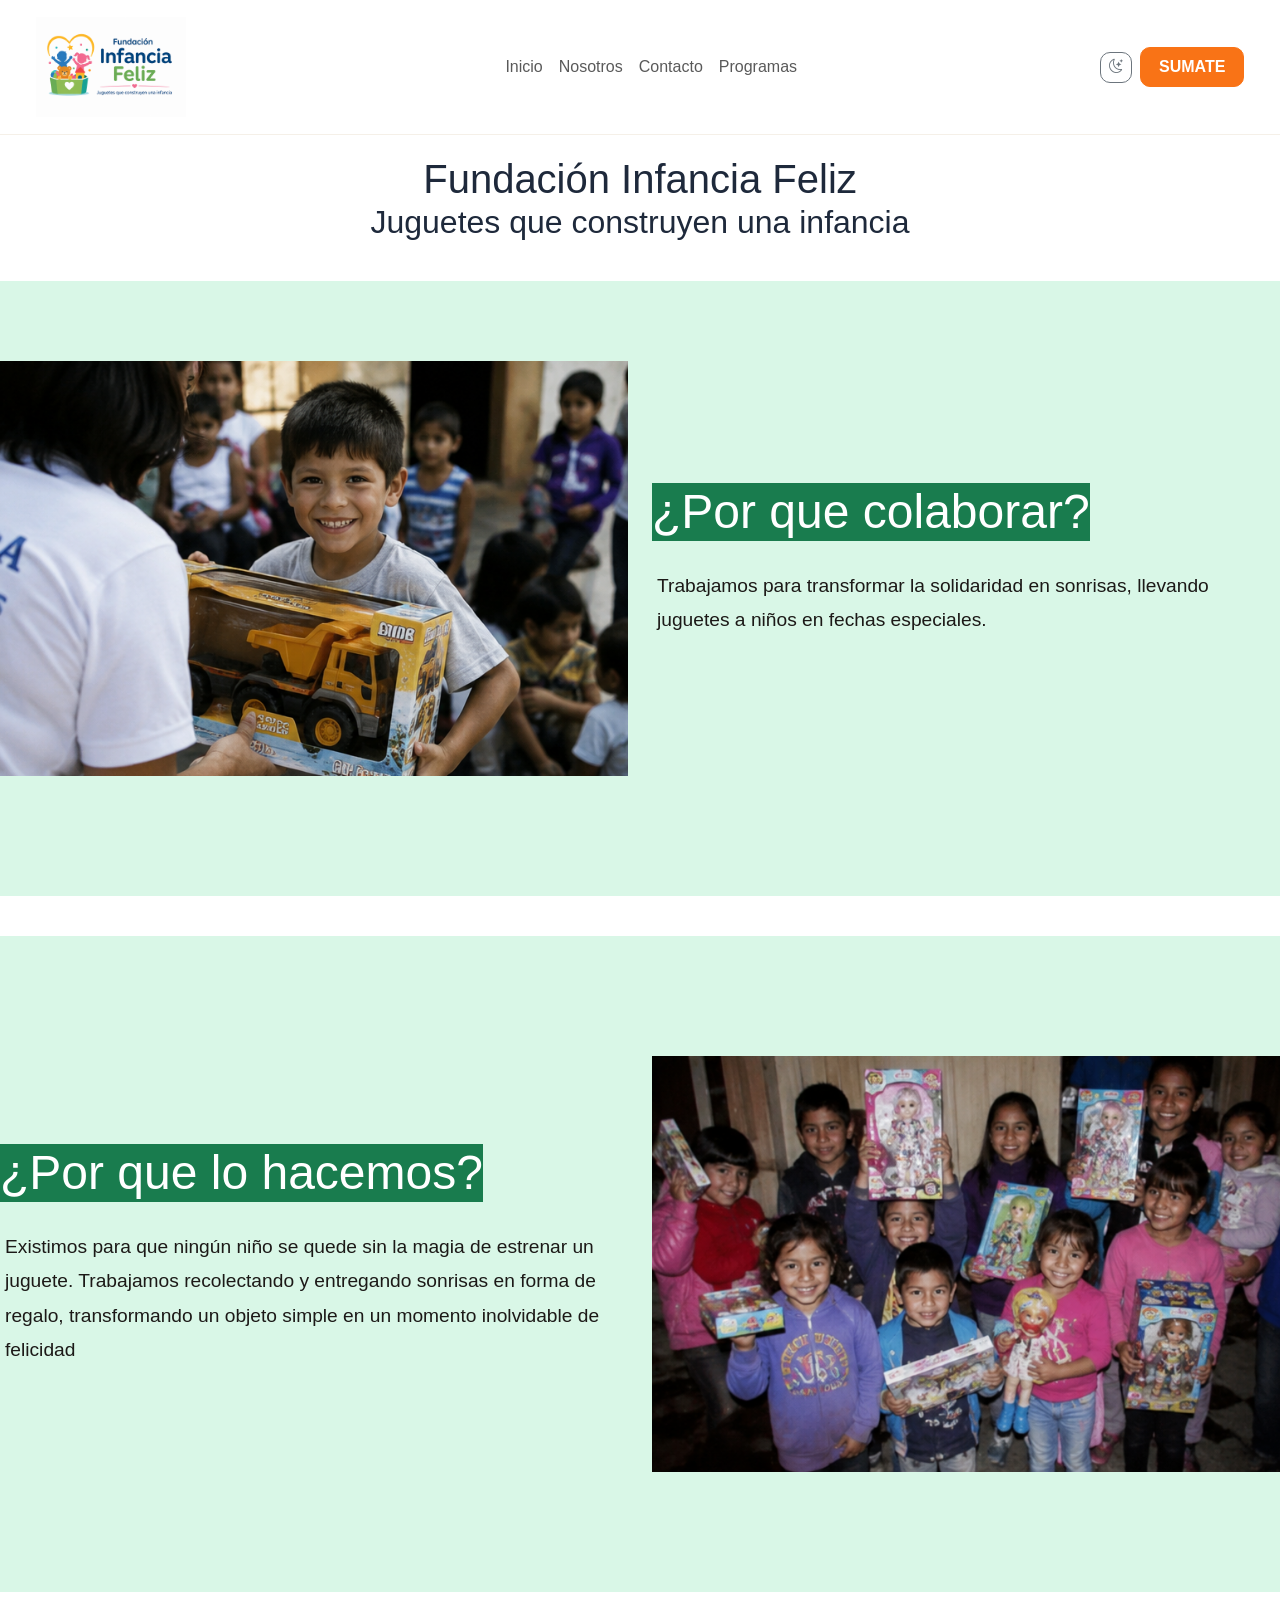
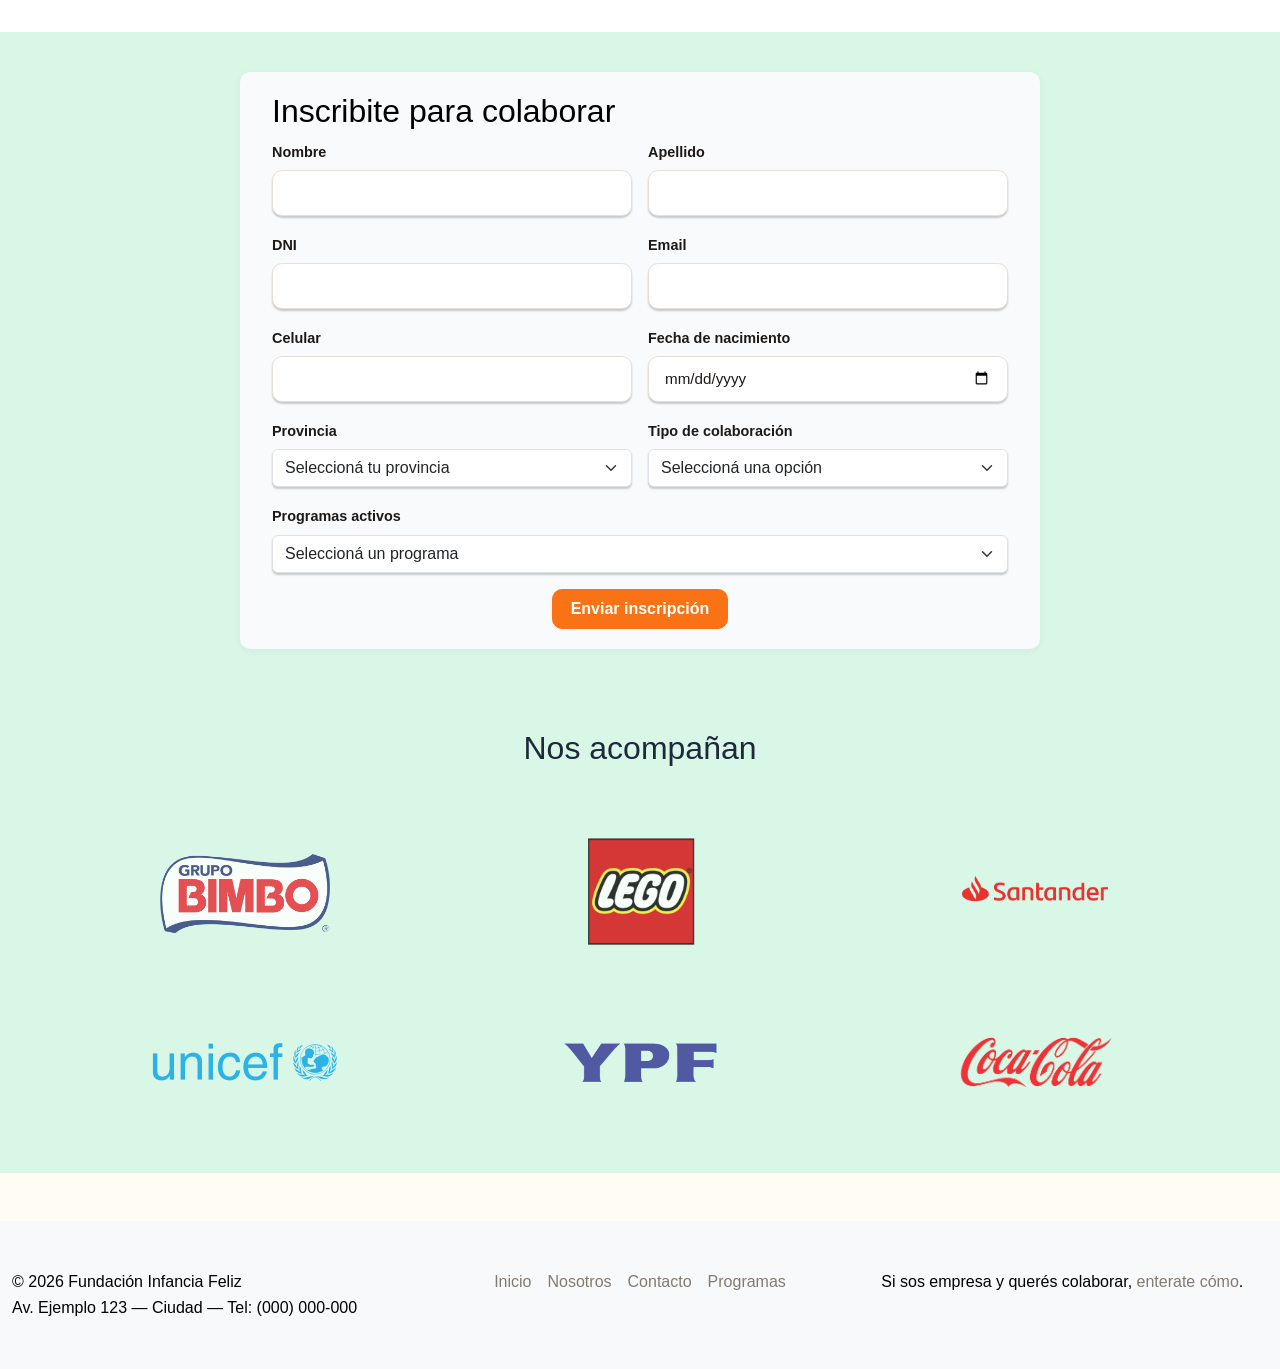
==== index.html @ 3a40f48f "se agrego el elemento programas activos al form inscripcion de index, y se hicieron cambios de estil" ====
<!doctype html>
<html lang="es">
  <head>
    <meta charset="UTF-8" />
    <meta name="viewport" content="width=device-width, initial-scale=1.0" />
    <title>Fundación Infancia Feliz</title>
    <link
      href="https://cdn.jsdelivr.net/npm/bootstrap@5.3.0/dist/css/bootstrap.min.css"
      rel="stylesheet"
    />
    <link
      rel="stylesheet"
      href="https://cdn.jsdelivr.net/npm/bootstrap-icons@1.11.3/font/bootstrap-icons.min.css"
    />
    <link rel="stylesheet" href="css/estilos.css" />
  </head>

  <body>
    <nav class="navbar navbar-expand-lg navbar-light bg-light">
      <div class="container-fluid">
        <a class="navbar-brand" href="./index.html">
          <img
            src="/img/logo_FIF.png"
            alt="Logo Fundación Infancia Feliz"
            style="height: 100px"
          />
        </a>
        <button
          class="navbar-toggler"
          type="button"
          data-bs-toggle="collapse"
          data-bs-target="#navbarNav"
          aria-controls="navbarNav"
          aria-expanded="false"
          aria-label="Toggle navigation"
        >
          <span class="navbar-toggler-icon"></span>
        </button>
        <div
          class="collapse navbar-collapse justify-content-center"
          id="navbarNav"
        >
          <ul class="navbar-nav mx-auto text-center">
            <li class="nav-item">
              <a class="nav-link" href="./index.html">Inicio</a>
            </li>
            <li class="nav-item">
              <a class="nav-link" href="/pages/nosotros.html">Nosotros</a>
            </li>
            <li class="nav-item">
              <a class="nav-link" href="/pages/contacto.html">Contacto</a>
            </li>
            <li class="nav-item">
              <a class="nav-link" href="/pages/programas.html">Programas</a>
            </li>
          </ul>

          <button id="btn-modo" class="btn btn-outline-secondary btn-sm">
            <i class="bi bi-moon-stars"></i>
          </button>

          <a class="btn btn-primary ms-2" href="#inscripcion">SUMATE</a>
        </div>
      </div>
    </nav>

    <header>
      <div class="header-copy">
        <h1>Fundación Infancia Feliz</h1>
        <h2>Juguetes que construyen una infancia</h2>
      </div>
    </header>

    <main>
      <section class="presentacion">
        <div class="row align-items-center">
          <div class="col-md-6">
            <img src="/img/1.png" alt="Quiénes somos" class="img-fluid" />
          </div>
          <div class="col-md-6">
            <h2>¿Por que colaborar?</h2>
            <p>
              Trabajamos para transformar la solidaridad en sonrisas, llevando
              juguetes a niños en fechas especiales.
            </p>
          </div>
        </div>
      </section>

      <div class="bg-white w-100" style="height: 40px" aria-hidden="true"></div>

      <section class="presentacion">
        <div class="row align-items-center">
          <div class="col-md-6 order-md-2">
            <img src="/img/2.png" alt="Nuestra misión" class="img-fluid" />
          </div>
          <div class="col-md-6 order-md-1">
            <h2>¿Por que lo hacemos?</h2>
            <p>
              Existimos para que ningún niño se quede sin la magia de estrenar
              un juguete. Trabajamos recolectando y entregando sonrisas en forma
              de regalo, transformando un objeto simple en un momento
              inolvidable de felicidad
            </p>
          </div>
        </div>
      </section>

      <div class="bg-white w-100" style="height: 40px" aria-hidden="true"></div>

      <section id="inscripcion" class="inscripcion">
        <div class="container">
          <h2>Inscribite para colaborar</h2>
          <form
            id="form-inscripcion"
            action="#success"
            method="get"
            class="row g-3"
          >
            <div class="col-md-6">
              <label for="nombre" class="form-label">Nombre</label>
              <input
                type="text"
                id="nombre"
                name="nombre"
                class="form-control"
                required
              />
            </div>

            <div class="col-md-6">
              <label for="apellido" class="form-label">Apellido</label>
              <input
                type="text"
                id="apellido"
                name="apellido"
                class="form-control"
                required
              />
            </div>

            <div class="col-md-6">
              <label for="dni" class="form-label">DNI</label>
              <input
                type="number"
                id="dni"
                name="dni"
                class="form-control"
                required
              />
            </div>

            <div class="col-md-6">
              <label for="email" class="form-label">Email</label>
              <input
                type="email"
                id="email"
                name="email"
                class="form-control"
                required
              />
            </div>

            <div class="col-md-6">
              <label for="celular" class="form-label">Celular</label>
              <input
                type="tel"
                id="celular"
                name="celular"
                class="form-control"
                required
              />
            </div>

            <div class="col-md-6">
              <label for="nacimiento" class="form-label"
                >Fecha de nacimiento</label
              >
              <input
                type="date"
                id="nacimiento"
                name="nacimiento"
                class="form-control"
                required
              />
            </div>

            <div class="col-md-6">
              <label for="provincia" class="form-label">Provincia</label>
              <select
                id="provincia"
                name="provincia"
                class="form-select"
                required
              >
                <option value="">Seleccioná tu provincia</option>
                <option>Buenos Aires</option>
                <option>Catamarca</option>
                <option>Chaco</option>
                <option>Chubut</option>
                <option>Córdoba</option>
                <option>Corrientes</option>
                <option>Entre Ríos</option>
                <option>Formosa</option>
                <option>Jujuy</option>
                <option>La Pampa</option>
                <option>La Rioja</option>
                <option>Mendoza</option>
                <option>Misiones</option>
                <option>Neuquén</option>
                <option>Río Negro</option>
                <option>Salta</option>
                <option>San Juan</option>
                <option>San Luis</option>
                <option>Santa Cruz</option>
                <option>Santa Fe</option>
                <option>Santiago del Estero</option>
                <option>Tierra del Fuego</option>
                <option>Tucumán</option>
                <option>Ciudad Autónoma de Buenos Aires</option>
              </select>
            </div>

            <div class="col-md-6">
              <label for="colaboracion" class="form-label"
                >Tipo de colaboración</label
              >
              <select
                id="colaboracion"
                name="colaboracion"
                class="form-select"
                required
              >
                <option value="">Seleccioná una opción</option>
                <option>Transferencia</option>
                <option>Dona tus juguetes</option>
                <option>Quiero ser parte</option>
              </select>
            </div>

            <div class="col-md-12">
              <label for="programas-activos" class="form-label"
                >Programas activos</label
              >
              <select
                id="programas-activos"
                name="programas-activos"
                class="form-select"
                required
              >
                <option value="">Seleccioná un programa</option>
                <option>Dia del niño para todos</option>
                <option>Papa noel nos visita</option>
                <option>Cumpleaños solidario</option>
                <option>Llegaron los Reyes Magos</option>
              </select>
            </div>

            <div class="col-12 justify-content-center d-flex">
              <button type="submit" class="btn btn-primary">
                Enviar inscripción
              </button>
            </div>
          </form>
          <div id="success" class="alert alert-success" role="alert">
            ¡Tu inscripción se completó correctamente! Gracias por sumarte.
          </div>
        </div>
      </section>

      <section class="patrocinadores">
        <h2>Nos acompañan</h2>
        <div class="row row-cols-1 row-cols-md-3 align-items-center">
          <div class="col">
            <div class="text-center logo-wrap">
              <a
                href="https://www.bimbo.com.ar/"
                target="_blank"
                rel="noopener noreferrer"
              >
                <img
                  src="/img/bimbo.png"
                  alt="Logo Empresa 1"
                  class="img-fluid logo-img"
                />
              </a>
            </div>
          </div>
          <div class="col">
            <div class="text-center logo-wrap">
              <a
                href="https://www.lego.com/es-ar"
                target="_blank"
                rel="noopener noreferrer"
              >
                <img
                  src="/img/lego.png"
                  alt="Logo Empresa 2"
                  class="img-fluid logo-img"
                />
              </a>
            </div>
          </div>
          <div class="col">
            <div class="text-center logo-wrap">
              <a
                href="https://www.santander.com.ar/"
                target="_blank"
                rel="noopener noreferrer"
              >
                <img
                  src="/img/santander.png"
                  alt="Logo Empresa 3"
                  class="img-fluid logo-img"
                />
              </a>
            </div>
          </div>
          <div class="col">
            <div class="text-center logo-wrap">
              <a
                href="https://www.unicef.org/argentina/"
                target="_blank"
                rel="noopener noreferrer"
              >
                <img
                  src="/img/unicef.png"
                  alt="Logo Empresa 4"
                  class="img-fluid logo-img"
                />
              </a>
            </div>
          </div>
          <div class="col">
            <div class="text-center logo-wrap">
              <a
                href="https://www.ypf.com/"
                target="_blank"
                rel="noopener noreferrer"
              >
                <img
                  src="/img/ypf.png"
                  alt="Logo Empresa 5"
                  class="img-fluid logo-img"
                />
              </a>
            </div>
          </div>
          <div class="col">
            <div class="text-center logo-wrap">
              <a
                href="https://www.coca-cola.com.ar/"
                target="_blank"
                rel="noopener noreferrer"
              >
                <img
                  src="/img/coca-cola.png"
                  alt="Logo Empresa 6"
                  class="img-fluid logo-img"
                />
              </a>
            </div>
          </div>
        </div>
      </section>
    </main>

    <footer class="bg-light mt-5 py-4">
      <div>
        <div class="row">
          <div class="col-md-4 p-4">
            <p>&copy; 2026 Fundación Infancia Feliz</p>
            <p>Av. Ejemplo 123 — Ciudad — Tel: (000) 000-000</p>
          </div>
          <div class="col-md-4 p-4">
            <ul
              class="list-unstyled d-flex justify-content-center flex-wrap gap-3"
            >
              <li>
                <a href="./index.html" class="text-decoration-none">Inicio</a>
              </li>
              <li>
                <a href="/pages/nosotros.html" class="text-decoration-none"
                  >Nosotros</a
                >
              </li>
              <li>
                <a href="/pages/contacto.html" class="text-decoration-none"
                  >Contacto</a
                >
              </li>
              <li>
                <a href="/pages/programas.html" class="text-decoration-none"
                  >Programas</a
                >
              </li>
            </ul>
          </div>
          <div class="col-md-4 p-4">
            <p>
              Si sos empresa y querés colaborar,
              <a href="/pages/contacto.html" class="text-decoration-none"
                >enterate cómo</a
              >.
            </p>
          </div>
        </div>
      </div>
    </footer>
    <script src="https://cdn.jsdelivr.net/npm/bootstrap@5.3.0/dist/js/bootstrap.bundle.min.js"></script>
    <script src="./JS/main.js"></script>
  </body>
</html>
---- css/estilos.css ----
/* Variable de la paleta de colores */
:root {
  --color-primario: #2563eb;
  --color-secundario: #16a34a;
  --color-texto: #1e293b;
  --color-fondo: #f8fafc;
  --color-contenido: #d9f7e7;
  --color-header-fondo: #ffffff;
  --color-footer-fondo: #2563eb;
  --color-success: #236516;
  --color-blanco: #ffffff;
  --color-borde: #e2e8f0;
  --color-sombra: rgba(0, 0, 0, 0.05);
  --fuente-principal: "Trebuchet MS", sans-serif;
  --naranja: #F97316;
  --naranja-claro: #FFF7ED;
  --naranja-borde: #FED7AA;
  --verde: #16A34A;
  --verde-claro: #F0FDF4;
  --texto: #1C1917;
  --texto-suave: #78716C;
  --fondo: #FFFBF5;
  --blanco: #FFFFFF;
  --radio: 14px;
}

/* RESET BASICO */
* {
  box-sizing: border-box;
  margin: 0;
  padding: 0;
}

/*MODO OSCURO*/
body.modo-oscuro {
  --color-primario: #2563eb;
  --color-secundario: #16a34a;
  --color-texto: #f9f9fa;
  --color-fondo: #f8fafc;
  --color-contenido: #17442e;
  --color-header-fondo: #2e5f48;
  --color-footer-fondo: #2563eb;
  --color-success: #236516;
  --color-blanco: #ffffff;
  --color-borde: #e2e8f0;
  --color-sombra: rgba(0, 0, 0, 0.05);
  --fuente-principal: "Trebuchet MS", sans-serif;
}

body.modo-oscuro #btn-modo {
  background: #222;
}

body.modo-oscuro #btn-modo:hover {
  background: #222;
}

html {
  width: 100%;
  height: 100%;
}

body {
  min-height: 100vh;
  background-color: var(--color-fondo);
  color: var(--color-texto);
  font-family: var(--fuente-principal);
  line-height: 1.6;
}

header {
  width: 100%;
  background: var(--color-header-fondo);
  padding: 20px 20px 40px;
}

.header-copy {
  width: 100%;
  max-width: 1200px;
  margin: 0 auto;
  text-align: center;
}

.header-copy h1,
.header-copy h2 {
  margin: 0;
}

main {
  width: 100%;
  background: var(--color-contenido);
  display: flex;
  flex-direction: column;
  align-items: center;
  gap: 40px;
}

.presentacion h2 {
  font-size: 3rem;
  background-color: #197c4e;
  color: white;
  display: inline-block;
}

.presentacion p {
  font-size: 1.2rem;
  line-height: 1.8;
  margin-top: 20px;
  padding-left: 5px;
}

.patrocinadores {
  width: 100%;
  max-width: 1200px;
  padding: 40px 20px;
  margin: 0 auto;
}

.patrocinadores h2 {
  text-align: center;
  margin-bottom: 24px;
}

.patrocinadores img {
  width: 100%;
  height: auto;
  display: block;
}

.patrocinadores .logo-wrap {
  display: flex;
  justify-content: center;
  align-items: center;
  background: transparent;
}

.patrocinadores .logo-img {
  max-width: 200px;
  height: auto;
  opacity: 0.8;
  transition:
    opacity 200ms ease,
    filter 200ms ease,
    transform 200ms ease;
}

.patrocinadores .logo-wrap:hover .logo-img {
  opacity: 100;
  filter: brightness(1.03) contrast(1.06) saturate(1.02);
  filter: drop-shadow(0 12px 30px rgba(0, 0, 0, 0.25));
  transform: translateY(-3px);
}

footer p {
  margin: 0;
  color: black;
}

#nuestros_programas {
  width: 100%;
  max-width: 1200px;
  margin: 0 auto;
  padding: 20px 0;
}

#nuestros_programas h2 {
  text-align: center;
  margin-bottom: 24px;
}

.programas-grid {
  display: grid;
  grid-template-columns: repeat(2, minmax(0, 1fr));
  gap: 20px;
}

.programa-card {
  background: var(--color-blanco);
  border: 1px solid var(--color-borde);
  border-radius: 16px;
  padding: 18px;
  text-align: center;
  box-shadow: 0 10px 20px rgba(0, 0, 0, 0.05);
}

.programa-card img {
  width: 100%;
  height: auto;
  display: block;
  border-radius: 12px;
  margin-bottom: 16px;
}

.programa-card h3 {
  font-size: 1.2rem;
  margin: 0;
}

.inscripcion,
.consulta {
  width: 100%;
  max-width: 800px;
  padding: 20px;
  background: var(--color-fondo);
  border-radius: 10px;
  box-shadow: 0 2px 8px var(--color-sombra);
  color: black;
}

.inscripcion h2{
  color: black;
}

.inscripcion input, select{
  box-shadow: 0 2px 2px rgba(0, 0, 0, 0.2);
}

#success {
  display: none;
  padding: 14px 16px;
  border-radius: 10px;
  font-size: 0.95rem;
  background: #d1fae5;
  color: var(--color-success);
  border: 1px solid #a7f3d0;
  margin-top: 10px;
}

#success:target {
  display: block;
}

a {
  color: var(--color-primario);
  text-decoration: none;
  transition: 0.2s ease;
}

a:hover {
  opacity: 0.55;
}

h1,
h2,
h3,
h4,
h5,
h6 {
  margin-top: 0;
  color: var(--color-texto);
}


#form-consulta h2{
  color: black;
}

#donde-estamos p{
  color: black;
}

      body {
        font-family: 'Nunito', sans-serif;
        background-color: var(--fondo);
        color: var(--texto);
      }

      /* ── NAVBAR ── */
      .navbar {
        background-color: var(--blanco) !important;
        border-bottom: 1px solid #F5F0E8;
        padding: 0.75rem 1.5rem;
      }

      /* ── HERO HEADER ── */
      .page-hero {
        background: linear-gradient(135deg, #FFF7ED 0%, #FFFBF5 60%, #F0FDF4 100%);
        padding: 5rem 1.5rem 4rem;
        text-align: center;
        position: relative;
        overflow: hidden;
      }

      .page-hero::before {
        content: '';
        position: absolute;
        top: -60px; right: -60px;
        width: 280px; height: 280px;
        background: radial-gradient(circle, #FED7AA44 0%, transparent 70%);
        border-radius: 50%;
      }

      .page-hero::after {
        content: '';
        position: absolute;
        bottom: -40px; left: -40px;
        width: 200px; height: 200px;
        background: radial-gradient(circle, #BBF7D044 0%, transparent 70%);
        border-radius: 50%;
      }

      .hero-eyebrow {
        display: inline-block;
        background: var(--naranja-claro);
        color: var(--naranja);
        border: 1px solid var(--naranja-borde);
        border-radius: 100px;
        padding: 0.35rem 1.1rem;
        font-size: 0.8rem;
        font-weight: 700;
        letter-spacing: 0.06em;
        text-transform: uppercase;
        margin-bottom: 1.2rem;
      }

      .page-hero h1 {
        font-family: 'Playfair Display', serif;
        font-size: clamp(2.2rem, 5vw, 3.2rem);
        font-weight: 700;
        color: var(--texto);
        margin-bottom: 1rem;
        line-height: 1.2;
      }

      .page-hero p {
        font-size: 1.1rem;
        color: var(--texto-suave);
        max-width: 500px;
        margin: 0 auto;
        line-height: 1.7;
      }

      /* ── SECCIONES ── */
      section {
        padding: 5rem 0;
      }

      .section-label {
        font-size: 0.75rem;
        font-weight: 700;
        letter-spacing: 0.1em;
        text-transform: uppercase;
        color: var(--naranja);
        margin-bottom: 0.6rem;
      }

      .section-title {
        font-family: 'Playfair Display', serif;
        font-size: clamp(1.6rem, 3vw, 2.2rem);
        font-weight: 700;
        color: var(--texto);
        margin-bottom: 1rem;
      }

      .section-subtitle {
        color: var(--texto-suave);
        font-size: 1rem;
        line-height: 1.7;
        max-width: 560px;
      }

      /* ── REDES SOCIALES ── */
      #nuestras_redes {
        background: var(--blanco);
        border-top: 1px solid #F0EBE3;
        border-bottom: 1px solid #F0EBE3;
      }

      .red-card {
        display: flex;
        flex-direction: column;
        align-items: center;
        gap: 0.8rem;
        padding: 2rem 1.5rem;
        background: var(--blanco);
        border: 1px solid #F0EBE3;
        border-radius: var(--radio);
        text-decoration: none;
        color: var(--texto);
        transition: transform 0.2s ease, box-shadow 0.2s ease, border-color 0.2s ease;
      }

      .red-card:hover {
        transform: translateY(-4px);
        box-shadow: 0 12px 32px rgba(0,0,0,0.08);
        color: var(--texto);
      }

      .red-card.facebook:hover { border-color: #1877F2; }
      .red-card.instagram:hover { border-color: #E1306C; }
      .red-card.email:hover { border-color: var(--naranja); }

      .red-icon {
        width: 60px; height: 60px;
        border-radius: 50%;
        display: flex; align-items: center; justify-content: center;
        font-size: 1.6rem;
      }

      .red-card.facebook .red-icon { background: #E7F0FD; color: #1877F2; }
      .red-card.instagram .red-icon { background: #FDE8F1; color: #E1306C; }
      .red-card.email .red-icon { background: var(--naranja-claro); color: var(--naranja); }

      .red-card span {
        font-weight: 700;
        font-size: 1rem;
      }

      .red-card small {
        color: var(--texto-suave);
        font-size: 0.85rem;
      }

      /* ── MAPA / MUNICIPIOS ── */
      #donde-estamos {
        background: var(--fondo);
      }

      .municipio-pill {
        background: var(--blanco);
        border: 1px solid #F0EBE3;
        border-radius: 100px;
        padding: 0.5rem 1.1rem;
        font-size: 0.88rem;
        font-weight: 600;
        color: var(--texto);
        transition: background 0.15s, border-color 0.15s;
      }

      .municipio-pill:hover {
        background: var(--naranja-claro);
        border-color: var(--naranja-borde);
        color: var(--naranja);
      }

      .mapa-wrapper {
        border-radius: var(--radio);
        overflow: hidden;
        border: 1px solid #F0EBE3;
        margin-top: 2.5rem;
      }

      .mapa-wrapper iframe {
        display: block;
        width: 100%;
        height: 360px;
        border: 0;
      }

      /* ── FORMULARIO ── */
      .consulta {
        background: var(--blanco);
        border-top: 1px solid #F0EBE3;
      }

      .form-card {
        background: var(--fondo);
        border: 1px solid #F0EBE3;
        border-radius: var(--radio);
        padding: 2.5rem;
      }

      .form-label {
        font-weight: 700;
        font-size: 0.9rem;
        color: var(--texto);
        margin-bottom: 0.4rem;
      }

      .form-control {
        border: 1px solid #E7E0D8;
        border-radius: 10px;
        padding: 0.65rem 1rem;
        font-family: 'Nunito', sans-serif;
        font-size: 0.95rem;
        background: var(--blanco);
        color: var(--texto);
        transition: border-color 0.15s, box-shadow 0.15s;
      }

      .form-control:focus {
        border-color: var(--naranja);
        box-shadow: 0 0 0 3px rgba(249,115,22,0.12);
        outline: none;
      }

      .form-control::placeholder {
        color: #B8B0A8;
      }

      .btn-enviar {
        background: var(--naranja);
        color: #fff;
        border: none;
        border-radius: 10px;
        padding: 0.75rem 2rem;
        font-family: 'Nunito', sans-serif;
        font-weight: 700;
        font-size: 1rem;
        cursor: pointer;
        transition: background 0.15s, transform 0.1s;
      }

      .btn-enviar:hover {
        background: #EA6B0A;
        transform: translateY(-1px);
      }

      .btn-enviar:active {
        transform: scale(0.98);
      }

      #success {
        display: none;
        background: var(--verde-claro);
        border: 1px solid #BBF7D0;
        color: var(--verde);
        border-radius: 10px;
        padding: 1rem 1.25rem;
        font-weight: 600;
        margin-top: 1rem;
      }

      /* ── INFO DE CONTACTO ── */
      .info-item {
        display: flex;
        align-items: flex-start;
        gap: 1rem;
        padding: 1.25rem 0;
        border-bottom: 1px solid #F0EBE3;
      }

      .info-item:last-child { border-bottom: none; }

      .info-icon {
        width: 44px; height: 44px;
        border-radius: 10px;
        background: var(--naranja-claro);
        color: var(--naranja);
        display: flex; align-items: center; justify-content: center;
        font-size: 1.2rem;
        flex-shrink: 0;
      }

      .info-label {
        font-size: 0.8rem;
        font-weight: 700;
        text-transform: uppercase;
        letter-spacing: 0.06em;
        color: var(--texto-suave);
        margin-bottom: 0.2rem;
      }

      .info-value {
        font-size: 0.95rem;
        font-weight: 600;
        color: var(--texto);
        margin: 0;
      }

      /* ── FAQ ── */
      #faq {
        background: var(--fondo);
        border-top: 1px solid #F0EBE3;
      }

      .faq-item {
        border: 1px solid #F0EBE3;
        border-radius: var(--radio);
        margin-bottom: 0.75rem;
        background: var(--blanco);
        overflow: hidden;
        transition: box-shadow 0.15s;
      }

      .faq-item:hover {
        box-shadow: 0 4px 16px rgba(0,0,0,0.05);
      }

      .faq-question {
        width: 100%;
        background: none;
        border: none;
        padding: 1.2rem 1.5rem;
        display: flex;
        justify-content: space-between;
        align-items: center;
        font-family: 'Nunito', sans-serif;
        font-size: 0.95rem;
        font-weight: 700;
        color: var(--texto);
        cursor: pointer;
        text-align: left;
        gap: 1rem;
      }

      .faq-question .bi {
        color: var(--naranja);
        font-size: 1.1rem;
        flex-shrink: 0;
        transition: transform 0.2s;
      }

      .faq-answer {
        display: none;
        padding: 0 1.5rem 1.2rem;
        color: var(--texto-suave);
        font-size: 0.92rem;
        line-height: 1.7;
      }

      .faq-item.open .faq-answer { display: block; }
      .faq-item.open .faq-question .bi { transform: rotate(45deg); }

      /* ── FOOTER ── */
      footer {
        background: var(--texto) !important;
        color: #D6CFC8;
        padding: 3rem 0 1.5rem;
      }

      footer a {
        color: #837a71;
        text-decoration: none;
        transition: color 0.15s;
      }

      footer a:hover { color: var(--naranja); }

      .footer-logo-text {
        font-family: 'Playfair Display', serif;
        font-size: 1.2rem;
        color: var(--blanco);
        font-weight: 700;
      }

      .footer-divider {
        border-top: 1px solid #2C2826;
        margin: 2rem 0 1.5rem;
      }

      .footer-copy {
        font-size: 0.82rem;
        color: #78716C;
      }

      .social-icon-btn {
        width: 38px; height: 38px;
        border-radius: 50%;
        background: #2C2826;
        display: inline-flex; align-items: center; justify-content: center;
        color: #D6CFC8;
        font-size: 1rem;
        transition: background 0.15s, color 0.15s;
        text-decoration: none;
      }

      .social-icon-btn:hover { background: var(--naranja); color: #fff; }

      .footer-nav-title {
        font-size: 0.78rem;
        font-weight: 700;
        letter-spacing: 0.1em;
        text-transform: uppercase;
        color: #78716C;
        margin-bottom: 1rem;
      }

      .footer-nav-link {
        display: block;
        font-size: 0.9rem;
        margin-bottom: 0.5rem;
      }

      /* ── NAVBAR activa ── */
      .btn-primary {
        background: var(--naranja);
        border-color: var(--naranja);
        font-weight: 700;
        border-radius: 10px;
        padding: 0.45rem 1.1rem;
      }

      .btn-primary:hover {
        background: #EA6B0A;
        border-color: #EA6B0A;
      }

      .btn-outline-secondary {
        border-radius: 10px;
      }
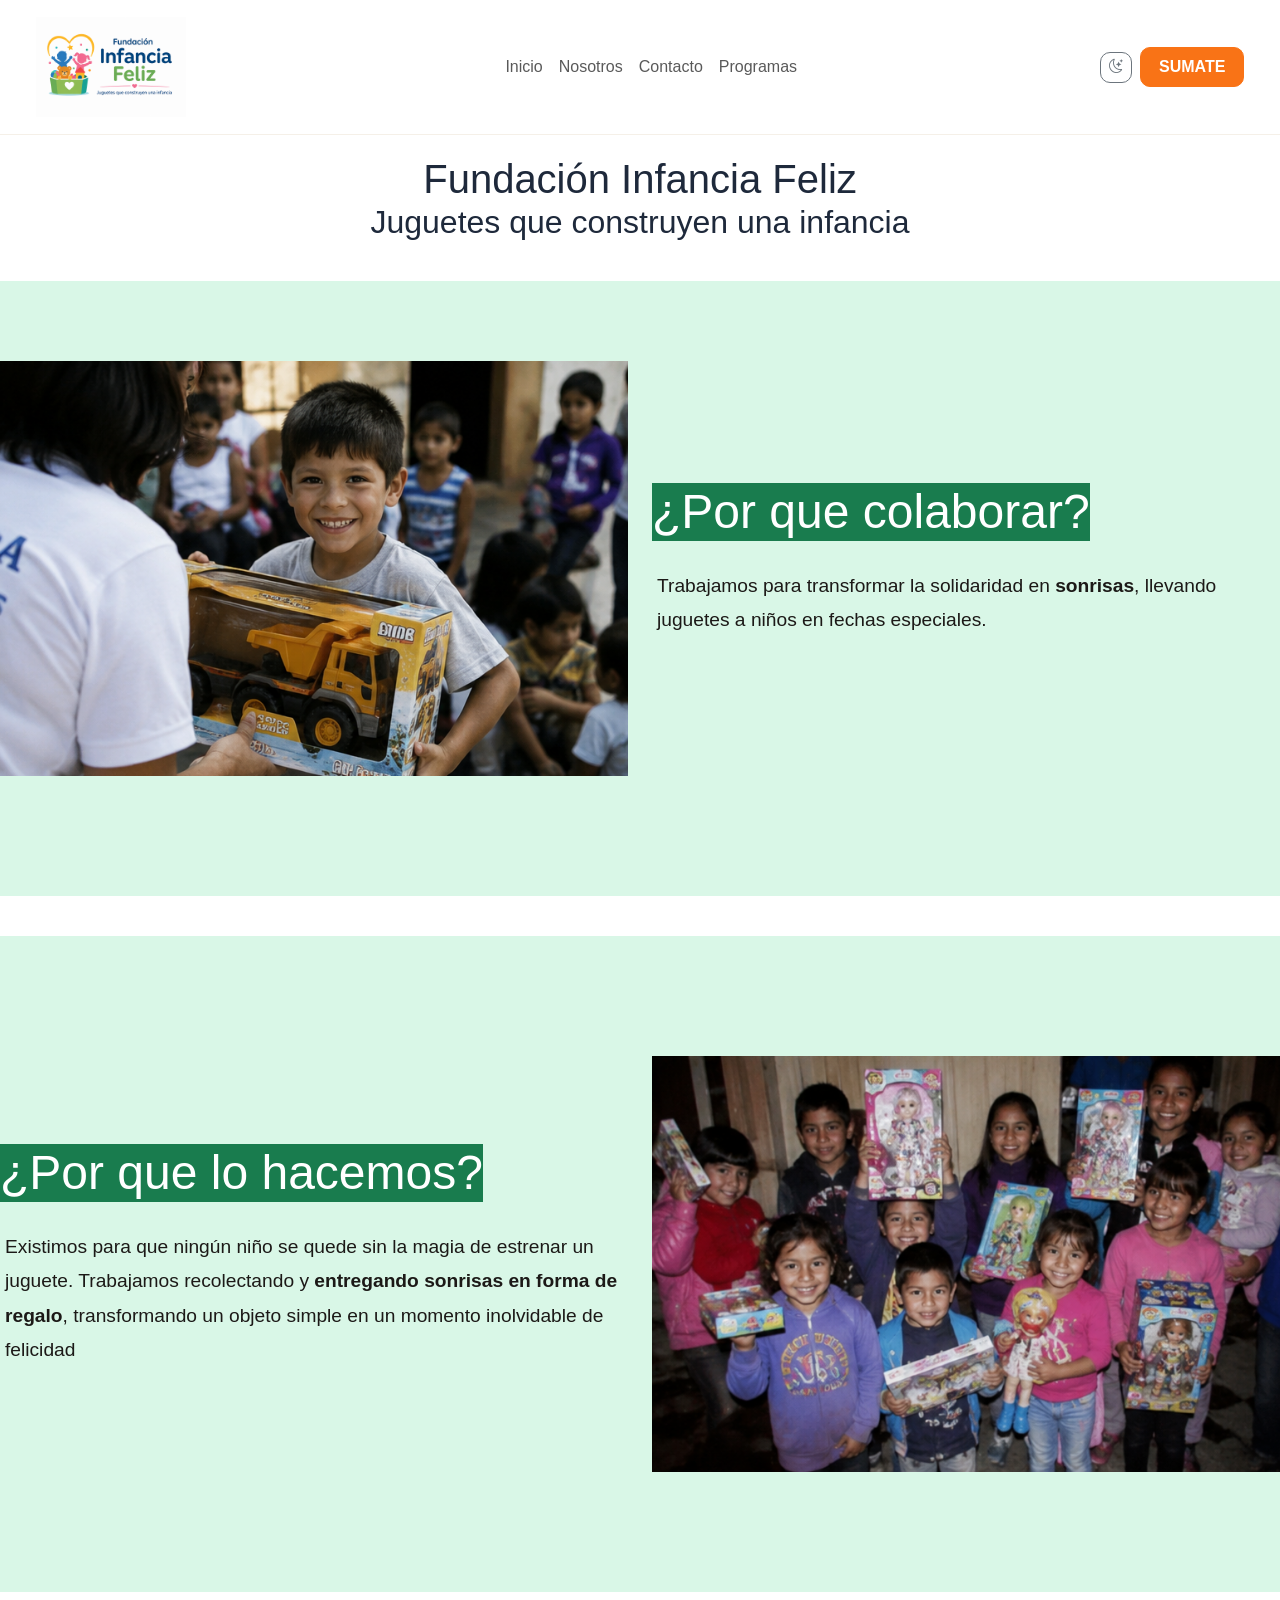
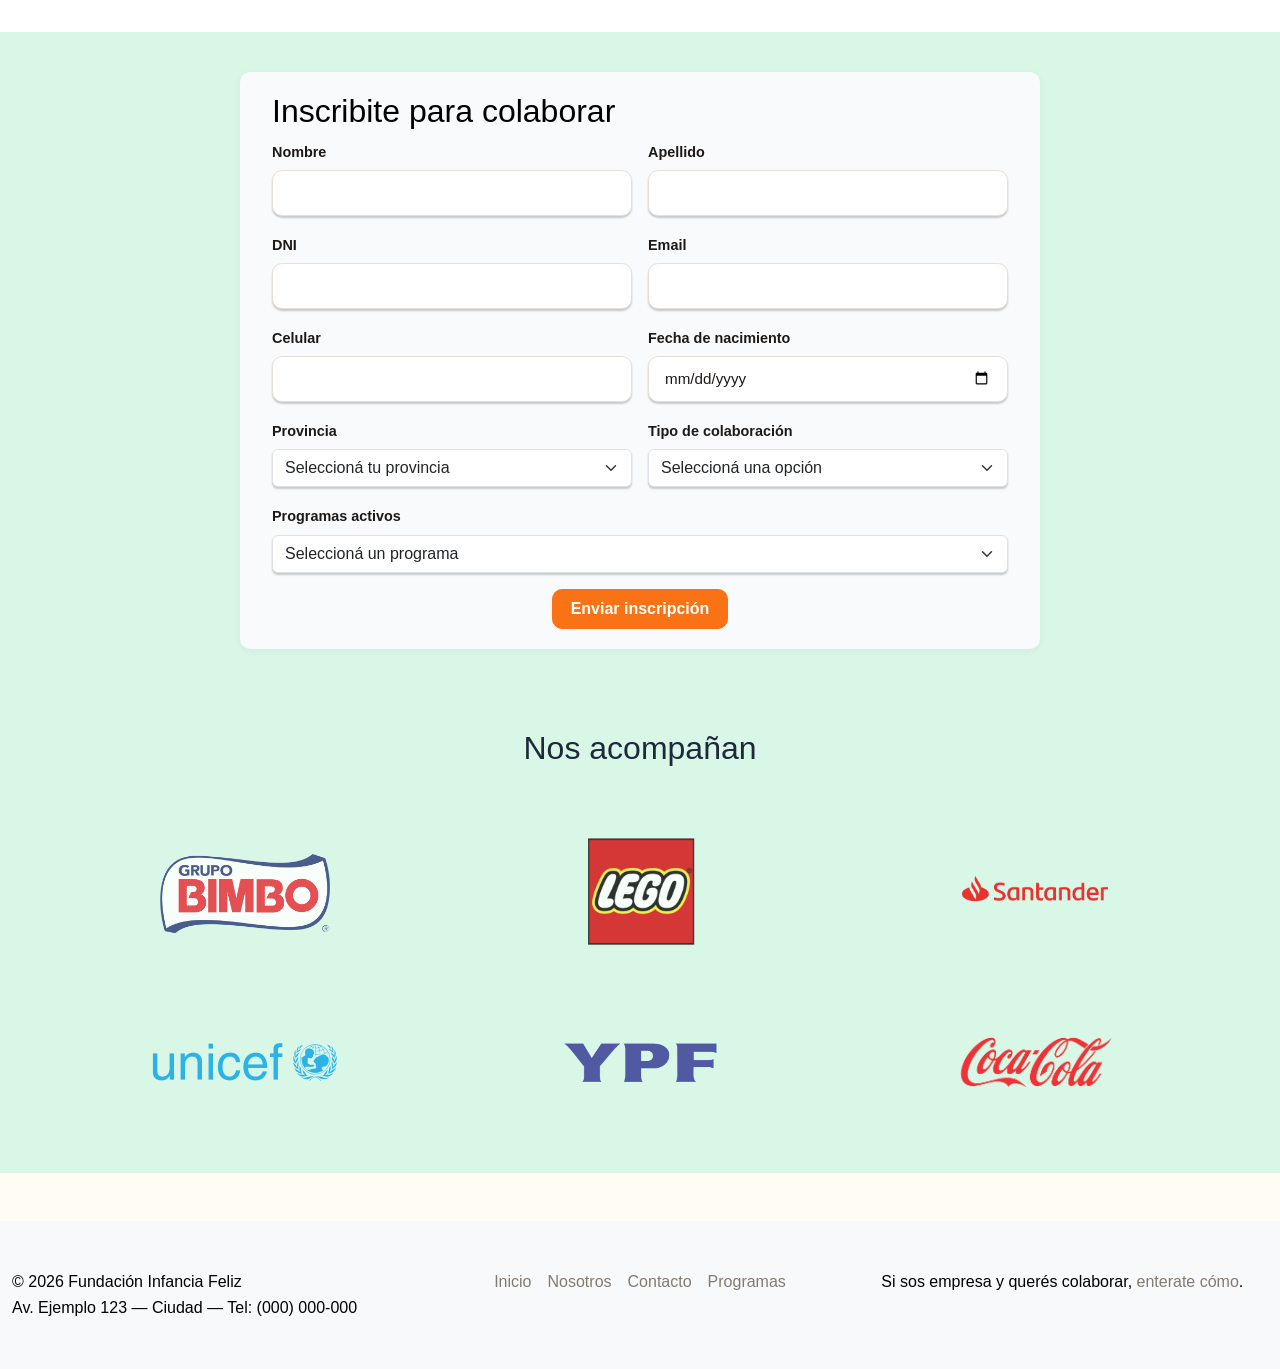
==== commit 18a4acb9: "se agrega contenido y se agrega etiqueta strong para resaltar lo que consideramos importante del con" ====
--- a/index.html
+++ b/index.html
@@ -80,8 +80,9 @@
           <div class="col-md-6">
             <h2>¿Por que colaborar?</h2>
             <p>
-              Trabajamos para transformar la solidaridad en sonrisas, llevando
-              juguetes a niños en fechas especiales.
+              Trabajamos para transformar la solidaridad en
+              <strong>sonrisas</strong>, llevando juguetes a niños en fechas
+              especiales.
             </p>
           </div>
         </div>
@@ -98,9 +99,10 @@
             <h2>¿Por que lo hacemos?</h2>
             <p>
               Existimos para que ningún niño se quede sin la magia de estrenar
-              un juguete. Trabajamos recolectando y entregando sonrisas en forma
-              de regalo, transformando un objeto simple en un momento
-              inolvidable de felicidad
+              un juguete. Trabajamos recolectando y
+              <strong>entregando sonrisas en forma de regalo</strong>,
+              transformando un objeto simple en un momento inolvidable de
+              felicidad
             </p>
           </div>
         </div>
@@ -263,6 +265,7 @@
             </div>
           </form>
           <div id="success" class="alert alert-success" role="alert">
+            <i class="bi bi-check-circle-fill me-2"></i>
             ¡Tu inscripción se completó correctamente! Gracias por sumarte.
           </div>
         </div>
--- a/css/estilos.css
+++ b/css/estilos.css
@@ -12,15 +12,15 @@
   --color-borde: #e2e8f0;
   --color-sombra: rgba(0, 0, 0, 0.05);
   --fuente-principal: "Trebuchet MS", sans-serif;
-  --naranja: #F97316;
-  --naranja-claro: #FFF7ED;
-  --naranja-borde: #FED7AA;
-  --verde: #16A34A;
-  --verde-claro: #F0FDF4;
-  --texto: #1C1917;
-  --texto-suave: #78716C;
-  --fondo: #FFFBF5;
-  --blanco: #FFFFFF;
+  --naranja: #f97316;
+  --naranja-claro: #fff7ed;
+  --naranja-borde: #fed7aa;
+  --verde: #16a34a;
+  --verde-claro: #f0fdf4;
+  --texto: #1c1917;
+  --texto-suave: #78716c;
+  --fondo: #fffbf5;
+  --blanco: #ffffff;
   --radio: 14px;
 }
 
@@ -95,7 +95,7 @@
   gap: 40px;
 }
 
-.presentacion h2 {
+.presentacion h2, #nuestros_programas h2 {
   font-size: 3rem;
   background-color: #197c4e;
   color: white;
@@ -181,6 +181,14 @@
   padding: 18px;
   text-align: center;
   box-shadow: 0 10px 20px rgba(0, 0, 0, 0.05);
+  transition:
+    transform 0.3s ease,
+    box-shadow 0.3s ease;
+}
+
+.programa-card:hover {
+  transform: translateY(-5px);
+  box-shadow: 0 15px 30px rgba(0, 0, 0, 0.5);
 }
 
 .programa-card img {
@@ -207,11 +215,12 @@
   color: black;
 }
 
-.inscripcion h2{
+.inscripcion h2 {
   color: black;
 }
 
-.inscripcion input, select{
+.inscripcion input,
+select {
   box-shadow: 0 2px 2px rgba(0, 0, 0, 0.2);
 }
 
@@ -236,7 +245,7 @@
   transition: 0.2s ease;
 }
 
-a:hover {
+footer a:hover, nav a:hover  {
   opacity: 0.55;
 }
 
@@ -250,442 +259,491 @@
   color: var(--color-texto);
 }
 
-
-#form-consulta h2{
+#form-consulta h2 {
   color: black;
 }
 
-#donde-estamos p{
+#donde-estamos p {
   color: black;
 }
 
-      body {
-        font-family: 'Nunito', sans-serif;
-        background-color: var(--fondo);
-        color: var(--texto);
-      }
-
-      /* ── NAVBAR ── */
-      .navbar {
-        background-color: var(--blanco) !important;
-        border-bottom: 1px solid #F5F0E8;
-        padding: 0.75rem 1.5rem;
-      }
-
-      /* ── HERO HEADER ── */
-      .page-hero {
-        background: linear-gradient(135deg, #FFF7ED 0%, #FFFBF5 60%, #F0FDF4 100%);
-        padding: 5rem 1.5rem 4rem;
-        text-align: center;
-        position: relative;
-        overflow: hidden;
-      }
-
-      .page-hero::before {
-        content: '';
-        position: absolute;
-        top: -60px; right: -60px;
-        width: 280px; height: 280px;
-        background: radial-gradient(circle, #FED7AA44 0%, transparent 70%);
-        border-radius: 50%;
-      }
-
-      .page-hero::after {
-        content: '';
-        position: absolute;
-        bottom: -40px; left: -40px;
-        width: 200px; height: 200px;
-        background: radial-gradient(circle, #BBF7D044 0%, transparent 70%);
-        border-radius: 50%;
-      }
-
-      .hero-eyebrow {
-        display: inline-block;
-        background: var(--naranja-claro);
-        color: var(--naranja);
-        border: 1px solid var(--naranja-borde);
-        border-radius: 100px;
-        padding: 0.35rem 1.1rem;
-        font-size: 0.8rem;
-        font-weight: 700;
-        letter-spacing: 0.06em;
-        text-transform: uppercase;
-        margin-bottom: 1.2rem;
-      }
-
-      .page-hero h1 {
-        font-family: 'Playfair Display', serif;
-        font-size: clamp(2.2rem, 5vw, 3.2rem);
-        font-weight: 700;
-        color: var(--texto);
-        margin-bottom: 1rem;
-        line-height: 1.2;
-      }
-
-      .page-hero p {
-        font-size: 1.1rem;
-        color: var(--texto-suave);
-        max-width: 500px;
-        margin: 0 auto;
-        line-height: 1.7;
-      }
-
-      /* ── SECCIONES ── */
-      section {
-        padding: 5rem 0;
-      }
-
-      .section-label {
-        font-size: 0.75rem;
-        font-weight: 700;
-        letter-spacing: 0.1em;
-        text-transform: uppercase;
-        color: var(--naranja);
-        margin-bottom: 0.6rem;
-      }
-
-      .section-title {
-        font-family: 'Playfair Display', serif;
-        font-size: clamp(1.6rem, 3vw, 2.2rem);
-        font-weight: 700;
-        color: var(--texto);
-        margin-bottom: 1rem;
-      }
-
-      .section-subtitle {
-        color: var(--texto-suave);
-        font-size: 1rem;
-        line-height: 1.7;
-        max-width: 560px;
-      }
-
-      /* ── REDES SOCIALES ── */
-      #nuestras_redes {
-        background: var(--blanco);
-        border-top: 1px solid #F0EBE3;
-        border-bottom: 1px solid #F0EBE3;
-      }
-
-      .red-card {
-        display: flex;
-        flex-direction: column;
-        align-items: center;
-        gap: 0.8rem;
-        padding: 2rem 1.5rem;
-        background: var(--blanco);
-        border: 1px solid #F0EBE3;
-        border-radius: var(--radio);
-        text-decoration: none;
-        color: var(--texto);
-        transition: transform 0.2s ease, box-shadow 0.2s ease, border-color 0.2s ease;
-      }
-
-      .red-card:hover {
-        transform: translateY(-4px);
-        box-shadow: 0 12px 32px rgba(0,0,0,0.08);
-        color: var(--texto);
-      }
-
-      .red-card.facebook:hover { border-color: #1877F2; }
-      .red-card.instagram:hover { border-color: #E1306C; }
-      .red-card.email:hover { border-color: var(--naranja); }
-
-      .red-icon {
-        width: 60px; height: 60px;
-        border-radius: 50%;
-        display: flex; align-items: center; justify-content: center;
-        font-size: 1.6rem;
-      }
-
-      .red-card.facebook .red-icon { background: #E7F0FD; color: #1877F2; }
-      .red-card.instagram .red-icon { background: #FDE8F1; color: #E1306C; }
-      .red-card.email .red-icon { background: var(--naranja-claro); color: var(--naranja); }
-
-      .red-card span {
-        font-weight: 700;
-        font-size: 1rem;
-      }
-
-      .red-card small {
-        color: var(--texto-suave);
-        font-size: 0.85rem;
-      }
-
-      /* ── MAPA / MUNICIPIOS ── */
-      #donde-estamos {
-        background: var(--fondo);
-      }
-
-      .municipio-pill {
-        background: var(--blanco);
-        border: 1px solid #F0EBE3;
-        border-radius: 100px;
-        padding: 0.5rem 1.1rem;
-        font-size: 0.88rem;
-        font-weight: 600;
-        color: var(--texto);
-        transition: background 0.15s, border-color 0.15s;
-      }
-
-      .municipio-pill:hover {
-        background: var(--naranja-claro);
-        border-color: var(--naranja-borde);
-        color: var(--naranja);
-      }
-
-      .mapa-wrapper {
-        border-radius: var(--radio);
-        overflow: hidden;
-        border: 1px solid #F0EBE3;
-        margin-top: 2.5rem;
-      }
-
-      .mapa-wrapper iframe {
-        display: block;
-        width: 100%;
-        height: 360px;
-        border: 0;
-      }
-
-      /* ── FORMULARIO ── */
-      .consulta {
-        background: var(--blanco);
-        border-top: 1px solid #F0EBE3;
-      }
-
-      .form-card {
-        background: var(--fondo);
-        border: 1px solid #F0EBE3;
-        border-radius: var(--radio);
-        padding: 2.5rem;
-      }
-
-      .form-label {
-        font-weight: 700;
-        font-size: 0.9rem;
-        color: var(--texto);
-        margin-bottom: 0.4rem;
-      }
-
-      .form-control {
-        border: 1px solid #E7E0D8;
-        border-radius: 10px;
-        padding: 0.65rem 1rem;
-        font-family: 'Nunito', sans-serif;
-        font-size: 0.95rem;
-        background: var(--blanco);
-        color: var(--texto);
-        transition: border-color 0.15s, box-shadow 0.15s;
-      }
-
-      .form-control:focus {
-        border-color: var(--naranja);
-        box-shadow: 0 0 0 3px rgba(249,115,22,0.12);
-        outline: none;
-      }
-
-      .form-control::placeholder {
-        color: #B8B0A8;
-      }
-
-      .btn-enviar {
-        background: var(--naranja);
-        color: #fff;
-        border: none;
-        border-radius: 10px;
-        padding: 0.75rem 2rem;
-        font-family: 'Nunito', sans-serif;
-        font-weight: 700;
-        font-size: 1rem;
-        cursor: pointer;
-        transition: background 0.15s, transform 0.1s;
-      }
-
-      .btn-enviar:hover {
-        background: #EA6B0A;
-        transform: translateY(-1px);
-      }
-
-      .btn-enviar:active {
-        transform: scale(0.98);
-      }
-
-      #success {
-        display: none;
-        background: var(--verde-claro);
-        border: 1px solid #BBF7D0;
-        color: var(--verde);
-        border-radius: 10px;
-        padding: 1rem 1.25rem;
-        font-weight: 600;
-        margin-top: 1rem;
-      }
-
-      /* ── INFO DE CONTACTO ── */
-      .info-item {
-        display: flex;
-        align-items: flex-start;
-        gap: 1rem;
-        padding: 1.25rem 0;
-        border-bottom: 1px solid #F0EBE3;
-      }
-
-      .info-item:last-child { border-bottom: none; }
-
-      .info-icon {
-        width: 44px; height: 44px;
-        border-radius: 10px;
-        background: var(--naranja-claro);
-        color: var(--naranja);
-        display: flex; align-items: center; justify-content: center;
-        font-size: 1.2rem;
-        flex-shrink: 0;
-      }
-
-      .info-label {
-        font-size: 0.8rem;
-        font-weight: 700;
-        text-transform: uppercase;
-        letter-spacing: 0.06em;
-        color: var(--texto-suave);
-        margin-bottom: 0.2rem;
-      }
-
-      .info-value {
-        font-size: 0.95rem;
-        font-weight: 600;
-        color: var(--texto);
-        margin: 0;
-      }
-
-      /* ── FAQ ── */
-      #faq {
-        background: var(--fondo);
-        border-top: 1px solid #F0EBE3;
-      }
-
-      .faq-item {
-        border: 1px solid #F0EBE3;
-        border-radius: var(--radio);
-        margin-bottom: 0.75rem;
-        background: var(--blanco);
-        overflow: hidden;
-        transition: box-shadow 0.15s;
-      }
-
-      .faq-item:hover {
-        box-shadow: 0 4px 16px rgba(0,0,0,0.05);
-      }
-
-      .faq-question {
-        width: 100%;
-        background: none;
-        border: none;
-        padding: 1.2rem 1.5rem;
-        display: flex;
-        justify-content: space-between;
-        align-items: center;
-        font-family: 'Nunito', sans-serif;
-        font-size: 0.95rem;
-        font-weight: 700;
-        color: var(--texto);
-        cursor: pointer;
-        text-align: left;
-        gap: 1rem;
-      }
-
-      .faq-question .bi {
-        color: var(--naranja);
-        font-size: 1.1rem;
-        flex-shrink: 0;
-        transition: transform 0.2s;
-      }
-
-      .faq-answer {
-        display: none;
-        padding: 0 1.5rem 1.2rem;
-        color: var(--texto-suave);
-        font-size: 0.92rem;
-        line-height: 1.7;
-      }
-
-      .faq-item.open .faq-answer { display: block; }
-      .faq-item.open .faq-question .bi { transform: rotate(45deg); }
-
-      /* ── FOOTER ── */
-      footer {
-        background: var(--texto) !important;
-        color: #D6CFC8;
-        padding: 3rem 0 1.5rem;
-      }
-
-      footer a {
-        color: #837a71;
-        text-decoration: none;
-        transition: color 0.15s;
-      }
-
-      footer a:hover { color: var(--naranja); }
-
-      .footer-logo-text {
-        font-family: 'Playfair Display', serif;
-        font-size: 1.2rem;
-        color: var(--blanco);
-        font-weight: 700;
-      }
-
-      .footer-divider {
-        border-top: 1px solid #2C2826;
-        margin: 2rem 0 1.5rem;
-      }
-
-      .footer-copy {
-        font-size: 0.82rem;
-        color: #78716C;
-      }
-
-      .social-icon-btn {
-        width: 38px; height: 38px;
-        border-radius: 50%;
-        background: #2C2826;
-        display: inline-flex; align-items: center; justify-content: center;
-        color: #D6CFC8;
-        font-size: 1rem;
-        transition: background 0.15s, color 0.15s;
-        text-decoration: none;
-      }
-
-      .social-icon-btn:hover { background: var(--naranja); color: #fff; }
-
-      .footer-nav-title {
-        font-size: 0.78rem;
-        font-weight: 700;
-        letter-spacing: 0.1em;
-        text-transform: uppercase;
-        color: #78716C;
-        margin-bottom: 1rem;
-      }
-
-      .footer-nav-link {
-        display: block;
-        font-size: 0.9rem;
-        margin-bottom: 0.5rem;
-      }
-
-      /* ── NAVBAR activa ── */
-      .btn-primary {
-        background: var(--naranja);
-        border-color: var(--naranja);
-        font-weight: 700;
-        border-radius: 10px;
-        padding: 0.45rem 1.1rem;
-      }
-
-      .btn-primary:hover {
-        background: #EA6B0A;
-        border-color: #EA6B0A;
-      }
-
-      .btn-outline-secondary {
-        border-radius: 10px;
-      }+body {
+  font-family: "Nunito", sans-serif;
+  background-color: var(--fondo);
+  color: var(--texto);
+}
+
+/* ── NAVBAR ── */
+.navbar {
+  background-color: var(--blanco) !important;
+  border-bottom: 1px solid #f5f0e8;
+  padding: 0.75rem 1.5rem;
+}
+
+/* ── HERO HEADER ── */
+.page-hero {
+  background: linear-gradient(135deg, #fff7ed 0%, #fffbf5 60%, #f0fdf4 100%);
+  padding: 5rem 1.5rem 4rem;
+  text-align: center;
+  position: relative;
+  overflow: hidden;
+}
+
+.page-hero::before {
+  content: "";
+  position: absolute;
+  top: -60px;
+  right: -60px;
+  width: 280px;
+  height: 280px;
+  background: radial-gradient(circle, #fed7aa44 0%, transparent 70%);
+  border-radius: 50%;
+}
+
+.page-hero::after {
+  content: "";
+  position: absolute;
+  bottom: -40px;
+  left: -40px;
+  width: 200px;
+  height: 200px;
+  background: radial-gradient(circle, #bbf7d044 0%, transparent 70%);
+  border-radius: 50%;
+}
+
+.hero-eyebrow {
+  display: inline-block;
+  background: var(--naranja-claro);
+  color: var(--naranja);
+  border: 1px solid var(--naranja-borde);
+  border-radius: 100px;
+  padding: 0.35rem 1.1rem;
+  font-size: 0.8rem;
+  font-weight: 700;
+  letter-spacing: 0.06em;
+  text-transform: uppercase;
+  margin-bottom: 1.2rem;
+}
+
+.page-hero h1 {
+  font-family: "Playfair Display", serif;
+  font-size: clamp(2.2rem, 5vw, 3.2rem);
+  font-weight: 700;
+  color: var(--texto);
+  margin-bottom: 1rem;
+  line-height: 1.2;
+}
+
+.page-hero p {
+  font-size: 1.1rem;
+  color: var(--texto-suave);
+  max-width: 500px;
+  margin: 0 auto;
+  line-height: 1.7;
+}
+
+/* ── SECCIONES ── */
+section {
+  padding: 5rem 0;
+}
+
+.section-label {
+  font-size: 0.75rem;
+  font-weight: 700;
+  letter-spacing: 0.1em;
+  text-transform: uppercase;
+  color: var(--naranja);
+  margin-bottom: 0.6rem;
+}
+
+.section-title {
+  font-family: "Playfair Display", serif;
+  font-size: clamp(1.6rem, 3vw, 2.2rem);
+  font-weight: 700;
+  color: var(--texto);
+  margin-bottom: 1rem;
+}
+
+.section-subtitle {
+  color: var(--texto-suave);
+  font-size: 1rem;
+  line-height: 1.7;
+  max-width: 560px;
+}
+
+/* ── REDES SOCIALES ── */
+#nuestras_redes {
+  background: var(--blanco);
+  border-top: 1px solid #f0ebe3;
+  border-bottom: 1px solid #f0ebe3;
+}
+
+.red-card {
+  display: flex;
+  flex-direction: column;
+  align-items: center;
+  gap: 0.8rem;
+  padding: 2rem 1.5rem;
+  background: var(--blanco);
+  border: 1px solid #f0ebe3;
+  border-radius: var(--radio);
+  text-decoration: none;
+  color: var(--texto);
+  transition:
+    transform 0.2s ease,
+    box-shadow 0.2s ease,
+    border-color 0.2s ease;
+}
+
+.red-card:hover {
+  transform: translateY(-4px);
+  box-shadow: 0 12px 32px rgba(0, 0, 0, 0.08);
+  color: var(--texto);
+}
+
+.red-card.facebook:hover {
+  border-color: #1877f2;
+}
+.red-card.instagram:hover {
+  border-color: #e1306c;
+}
+.red-card.email:hover {
+  border-color: var(--naranja);
+}
+
+.red-icon {
+  width: 60px;
+  height: 60px;
+  border-radius: 50%;
+  display: flex;
+  align-items: center;
+  justify-content: center;
+  font-size: 1.6rem;
+}
+
+.red-card.facebook .red-icon {
+  background: #e7f0fd;
+  color: #1877f2;
+}
+.red-card.instagram .red-icon {
+  background: #fde8f1;
+  color: #e1306c;
+}
+.red-card.email .red-icon {
+  background: var(--naranja-claro);
+  color: var(--naranja);
+}
+
+.red-card span {
+  font-weight: 700;
+  font-size: 1rem;
+}
+
+.red-card small {
+  color: var(--texto-suave);
+  font-size: 0.85rem;
+}
+
+/* ── MAPA / MUNICIPIOS ── */
+#donde-estamos {
+  background: var(--fondo);
+}
+
+.municipio-pill {
+  background: var(--blanco);
+  border: 1px solid #f0ebe3;
+  border-radius: 100px;
+  padding: 0.5rem 1.1rem;
+  font-size: 0.88rem;
+  font-weight: 600;
+  color: var(--texto);
+  transition:
+    background 0.15s,
+    border-color 0.15s;
+}
+
+.municipio-pill:hover {
+  background: var(--naranja-claro);
+  border-color: var(--naranja-borde);
+  color: var(--naranja);
+}
+
+.mapa-wrapper {
+  border-radius: var(--radio);
+  overflow: hidden;
+  border: 1px solid #f0ebe3;
+  margin-top: 2.5rem;
+}
+
+.mapa-wrapper iframe {
+  display: block;
+  width: 100%;
+  height: 360px;
+  border: 0;
+}
+
+/* ── FORMULARIO ── */
+.consulta {
+  background: var(--blanco);
+  border-top: 1px solid #f0ebe3;
+}
+
+.form-card {
+  background: var(--fondo);
+  border: 1px solid #f0ebe3;
+  border-radius: var(--radio);
+  padding: 2.5rem;
+}
+
+.form-label {
+  font-weight: 700;
+  font-size: 0.9rem;
+  color: var(--texto);
+  margin-bottom: 0.4rem;
+}
+
+.form-control {
+  border: 1px solid #e7e0d8;
+  border-radius: 10px;
+  padding: 0.65rem 1rem;
+  font-family: "Nunito", sans-serif;
+  font-size: 0.95rem;
+  background: var(--blanco);
+  color: var(--texto);
+  transition:
+    border-color 0.15s,
+    box-shadow 0.15s;
+}
+
+.form-control:focus {
+  border-color: var(--naranja);
+  box-shadow: 0 0 0 3px rgba(249, 115, 22, 0.12);
+  outline: none;
+}
+
+.form-control::placeholder {
+  color: #b8b0a8;
+}
+
+.btn-enviar {
+  background: var(--naranja);
+  color: #fff;
+  border: none;
+  border-radius: 10px;
+  padding: 0.75rem 2rem;
+  font-family: "Nunito", sans-serif;
+  font-weight: 700;
+  font-size: 1rem;
+  cursor: pointer;
+  transition:
+    background 0.15s,
+    transform 0.1s;
+}
+
+.btn-enviar:hover {
+  background: #ea6b0a;
+  transform: translateY(-1px);
+}
+
+.btn-enviar:active {
+  transform: scale(0.98);
+}
+
+#success {
+  display: none;
+  background: var(--verde-claro);
+  border: 1px solid #bbf7d0;
+  color: var(--verde);
+  border-radius: 10px;
+  padding: 1rem 1.25rem;
+  font-weight: 600;
+  margin-top: 1rem;
+}
+
+/* ── INFO DE CONTACTO ── */
+.info-item {
+  display: flex;
+  align-items: flex-start;
+  gap: 1rem;
+  padding: 1.25rem 0;
+  border-bottom: 1px solid #f0ebe3;
+}
+
+.info-item:last-child {
+  border-bottom: none;
+}
+
+.info-icon {
+  width: 44px;
+  height: 44px;
+  border-radius: 10px;
+  background: var(--naranja-claro);
+  color: var(--naranja);
+  display: flex;
+  align-items: center;
+  justify-content: center;
+  font-size: 1.2rem;
+  flex-shrink: 0;
+}
+
+.info-label {
+  font-size: 0.8rem;
+  font-weight: 700;
+  text-transform: uppercase;
+  letter-spacing: 0.06em;
+  color: var(--texto-suave);
+  margin-bottom: 0.2rem;
+}
+
+.info-value {
+  font-size: 0.95rem;
+  font-weight: 600;
+  color: var(--texto);
+  margin: 0;
+}
+
+/* ── FAQ ── */
+#faq {
+  background: var(--fondo);
+  border-top: 1px solid #f0ebe3;
+}
+
+.faq-item {
+  border: 1px solid #f0ebe3;
+  border-radius: var(--radio);
+  margin-bottom: 0.75rem;
+  background: var(--blanco);
+  overflow: hidden;
+  transition: box-shadow 0.15s;
+}
+
+.faq-item:hover {
+  box-shadow: 0 4px 16px rgba(0, 0, 0, 0.05);
+}
+
+.faq-question {
+  width: 100%;
+  background: none;
+  border: none;
+  padding: 1.2rem 1.5rem;
+  display: flex;
+  justify-content: space-between;
+  align-items: center;
+  font-family: "Nunito", sans-serif;
+  font-size: 0.95rem;
+  font-weight: 700;
+  color: var(--texto);
+  cursor: pointer;
+  text-align: left;
+  gap: 1rem;
+}
+
+.faq-question .bi {
+  color: var(--naranja);
+  font-size: 1.1rem;
+  flex-shrink: 0;
+  transition: transform 0.2s;
+}
+
+.faq-answer {
+  display: none;
+  padding: 0 1.5rem 1.2rem;
+  color: var(--texto-suave);
+  font-size: 0.92rem;
+  line-height: 1.7;
+}
+
+.faq-item.open .faq-answer {
+  display: block;
+}
+.faq-item.open .faq-question .bi {
+  transform: rotate(45deg);
+}
+
+/* ── FOOTER ── */
+footer {
+  background: var(--texto) !important;
+  color: #d6cfc8;
+  padding: 3rem 0 1.5rem;
+}
+
+footer a {
+  color: #837a71;
+  text-decoration: none;
+  transition: color 0.15s;
+}
+
+footer a:hover {
+  color: var(--naranja);
+}
+
+.footer-logo-text {
+  font-family: "Playfair Display", serif;
+  font-size: 1.2rem;
+  color: var(--blanco);
+  font-weight: 700;
+}
+
+.footer-divider {
+  border-top: 1px solid #2c2826;
+  margin: 2rem 0 1.5rem;
+}
+
+.footer-copy {
+  font-size: 0.82rem;
+  color: #78716c;
+}
+
+.social-icon-btn {
+  width: 38px;
+  height: 38px;
+  border-radius: 50%;
+  background: #2c2826;
+  display: inline-flex;
+  align-items: center;
+  justify-content: center;
+  color: #d6cfc8;
+  font-size: 1rem;
+  transition:
+    background 0.15s,
+    color 0.15s;
+  text-decoration: none;
+}
+
+.social-icon-btn:hover {
+  background: var(--naranja);
+  color: #fff;
+}
+
+.footer-nav-title {
+  font-size: 0.78rem;
+  font-weight: 700;
+  letter-spacing: 0.1em;
+  text-transform: uppercase;
+  color: #78716c;
+  margin-bottom: 1rem;
+}
+
+.footer-nav-link {
+  display: block;
+  font-size: 0.9rem;
+  margin-bottom: 0.5rem;
+}
+
+/* ── NAVBAR activa ── */
+.btn-primary {
+  background: var(--naranja);
+  border-color: var(--naranja);
+  font-weight: 700;
+  border-radius: 10px;
+  padding: 0.45rem 1.1rem;
+}
+
+.btn-primary:hover {
+  background: #ea6b0a;
+  border-color: #ea6b0a;
+}
+
+.btn-outline-secondary {
+  border-radius: 10px;
+}
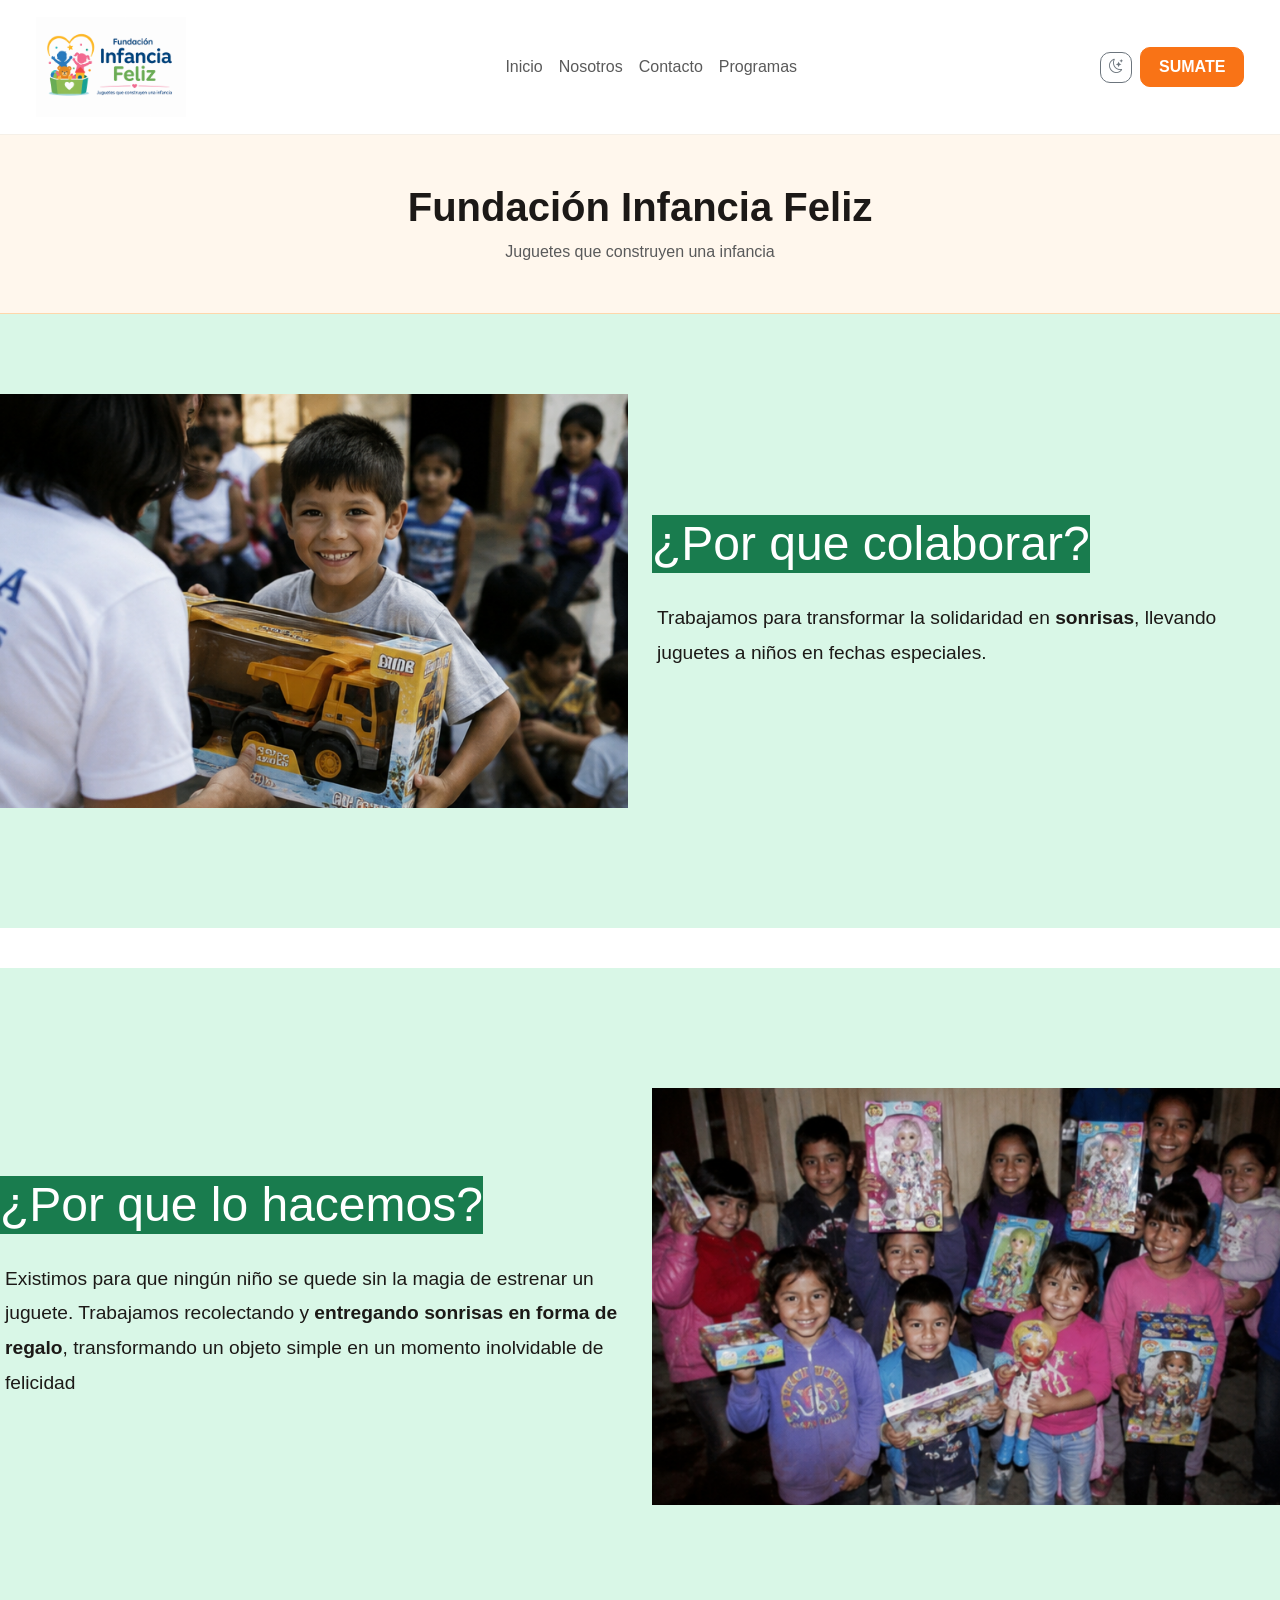
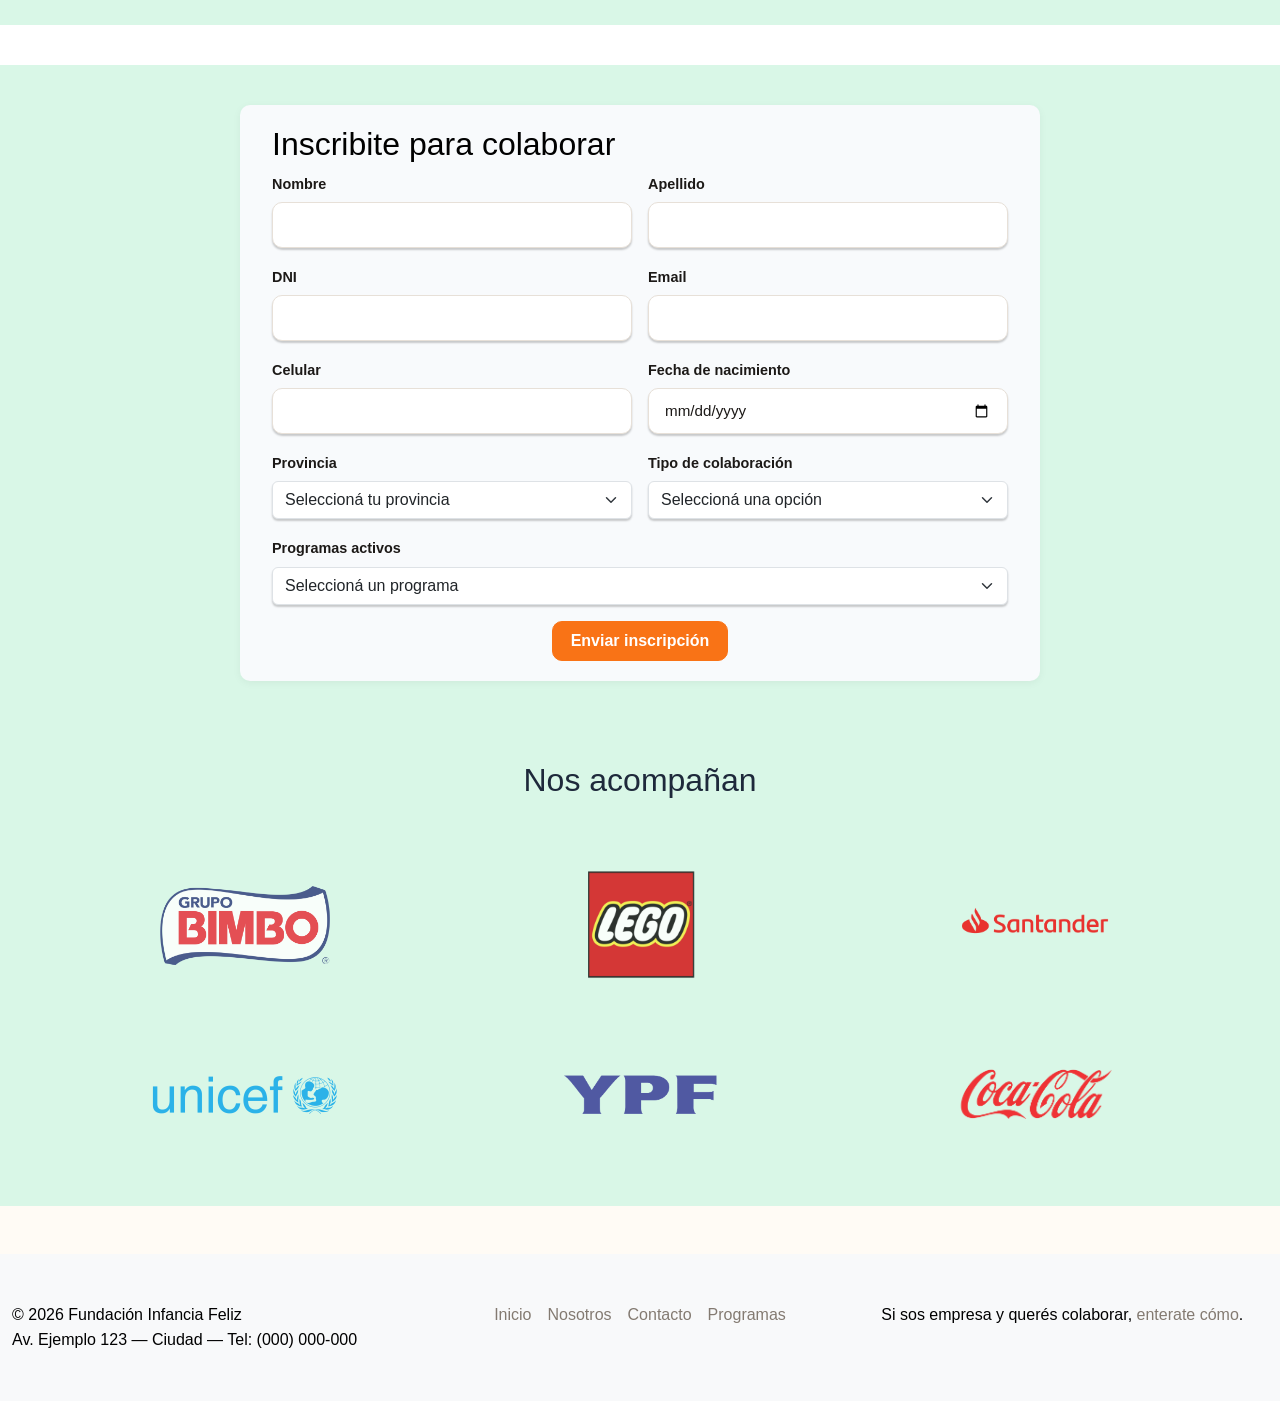
==== commit 7829382e: "se unifica el estilo del header en todas las paginas" ====
--- a/index.html
+++ b/index.html
@@ -16,6 +16,7 @@
   </head>
 
   <body>
+    <!-- NAVBAR -->
     <nav class="navbar navbar-expand-lg navbar-light bg-light">
       <div class="container-fluid">
         <a class="navbar-brand" href="./index.html">
@@ -64,14 +65,16 @@
       </div>
     </nav>
 
-    <header>
+    <!-- HEADER -->
+    <header class="py-5 text-center">
       <div class="header-copy">
-        <h1>Fundación Infancia Feliz</h1>
-        <h2>Juguetes que construyen una infancia</h2>
+        <h1 class="fw-bold mb-2">Fundación Infancia Feliz</h1>
+        <p class="text-muted mb-0">Juguetes que construyen una infancia</p>
       </div>
     </header>
 
     <main>
+      <!-- PRESENTACION -->
       <section class="presentacion">
         <div class="row align-items-center">
           <div class="col-md-6">
@@ -108,8 +111,10 @@
         </div>
       </section>
 
+      <!-- SEPARADOR VISUAL -->
       <div class="bg-white w-100" style="height: 40px" aria-hidden="true"></div>
 
+      <!-- FORMULARIO DE INSCRIPCION -->
       <section id="inscripcion" class="inscripcion">
         <div class="container">
           <h2>Inscribite para colaborar</h2>
@@ -271,6 +276,7 @@
         </div>
       </section>
 
+      <!-- PATROCINADORES -->
       <section class="patrocinadores">
         <h2>Nos acompañan</h2>
         <div class="row row-cols-1 row-cols-md-3 align-items-center">
@@ -368,6 +374,7 @@
       </section>
     </main>
 
+    <!-- FOOTER -->
     <footer class="bg-light mt-5 py-4">
       <div>
         <div class="row">
--- a/css/estilos.css
+++ b/css/estilos.css
@@ -55,11 +55,13 @@
   background: #222;
 }
 
+/* ESTILOS GENERALES*/
+
 html {
   width: 100%;
   height: 100%;
 }
-
+/* ── BODY ── */
 body {
   min-height: 100vh;
   background-color: var(--color-fondo);
@@ -67,25 +69,16 @@
   font-family: var(--fuente-principal);
   line-height: 1.6;
 }
-
+/* ── HEADER ── */
 header {
-  width: 100%;
-  background: var(--color-header-fondo);
-  padding: 20px 20px 40px;
-}
-
-.header-copy {
-  width: 100%;
-  max-width: 1200px;
-  margin: 0 auto;
-  text-align: center;
-}
-
-.header-copy h1,
-.header-copy h2 {
-  margin: 0;
-}
-
+  background-color: var(--naranja-claro);
+  border-bottom: 1px solid var(--naranja-borde);
+}
+
+header h1 {
+  color: var(--texto);
+}
+/* ── MAIN ── */
 main {
   width: 100%;
   background: var(--color-contenido);
@@ -94,8 +87,42 @@
   align-items: center;
   gap: 40px;
 }
-
-.presentacion h2, #nuestros_programas h2 {
+/* ── FOOTER ── */
+footer p {
+  margin: 0;
+  color: black;
+}
+
+a {
+  color: var(--color-primario);
+  text-decoration: none;
+  transition: 0.2s ease;
+}
+
+footer a:hover,
+nav a:hover {
+  opacity: 0.55;
+}
+
+h1,
+h2,
+h3,
+h4,
+h5,
+h6 {
+  margin-top: 0;
+  color: var(--color-texto);
+}
+
+body {
+  font-family: "Nunito", sans-serif;
+  background-color: var(--fondo);
+  color: var(--texto);
+}
+
+/* ESTILOS PRESENTACION */
+.presentacion h2,
+#nuestros_programas h2 {
   font-size: 3rem;
   background-color: #197c4e;
   color: white;
@@ -108,6 +135,8 @@
   margin-top: 20px;
   padding-left: 5px;
 }
+
+/* ESTILOS PATROCINADORES */
 
 .patrocinadores {
   width: 100%;
@@ -151,10 +180,7 @@
   transform: translateY(-3px);
 }
 
-footer p {
-  margin: 0;
-  color: black;
-}
+/* ESTILOS PROGRAMAS */
 
 #nuestros_programas {
   width: 100%;
@@ -204,6 +230,8 @@
   margin: 0;
 }
 
+/* ESTILOS FORMULARIO INSCRIPCION */
+
 .inscripcion,
 .consulta {
   width: 100%;
@@ -223,6 +251,8 @@
 select {
   box-shadow: 0 2px 2px rgba(0, 0, 0, 0.2);
 }
+
+/* MENSAJE SUCCESS CUANDO EL FORMULARIO ES ENVIADO */
 
 #success {
   display: none;
@@ -239,25 +269,7 @@
   display: block;
 }
 
-a {
-  color: var(--color-primario);
-  text-decoration: none;
-  transition: 0.2s ease;
-}
-
-footer a:hover, nav a:hover  {
-  opacity: 0.55;
-}
-
-h1,
-h2,
-h3,
-h4,
-h5,
-h6 {
-  margin-top: 0;
-  color: var(--color-texto);
-}
+/* ESTILOS FORMULARIO CONTACTO */
 
 #form-consulta h2 {
   color: black;
@@ -265,12 +277,6 @@
 
 #donde-estamos p {
   color: black;
-}
-
-body {
-  font-family: "Nunito", sans-serif;
-  background-color: var(--fondo);
-  color: var(--texto);
 }
 
 /* ── NAVBAR ── */
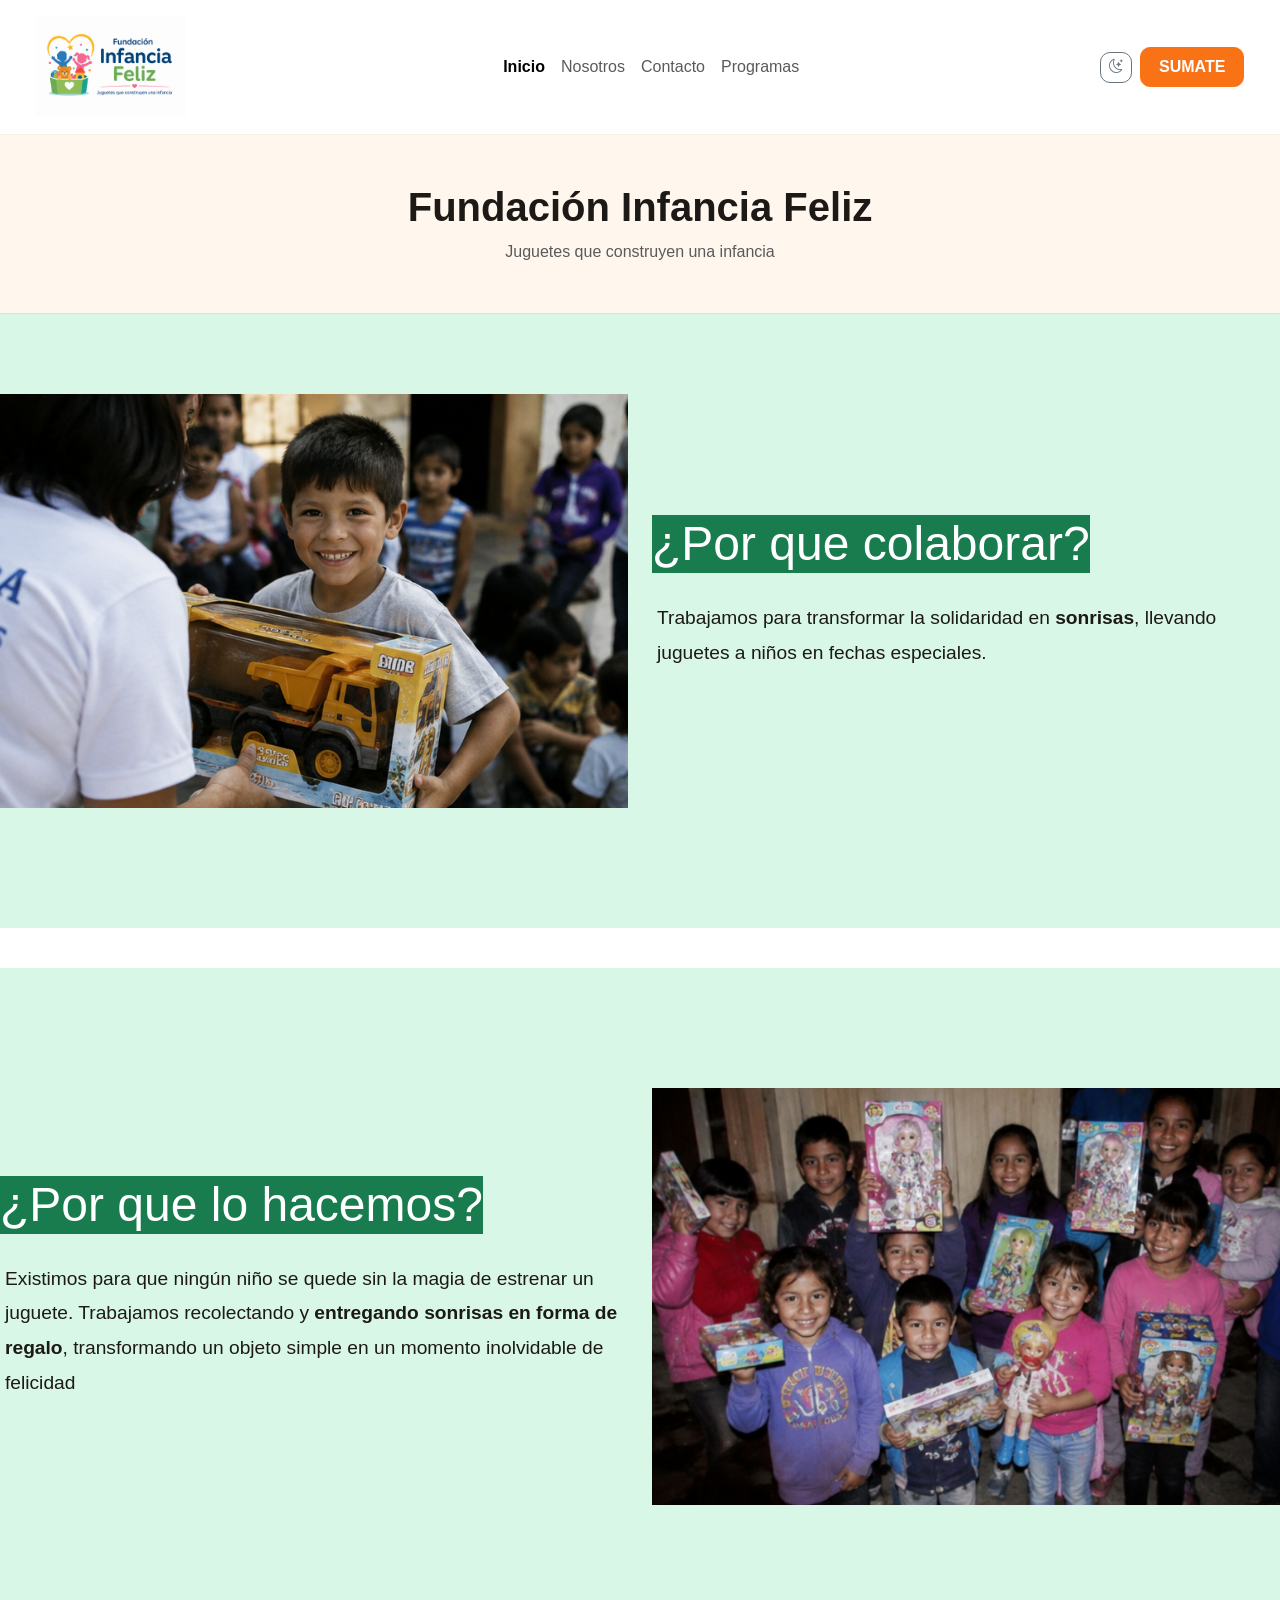
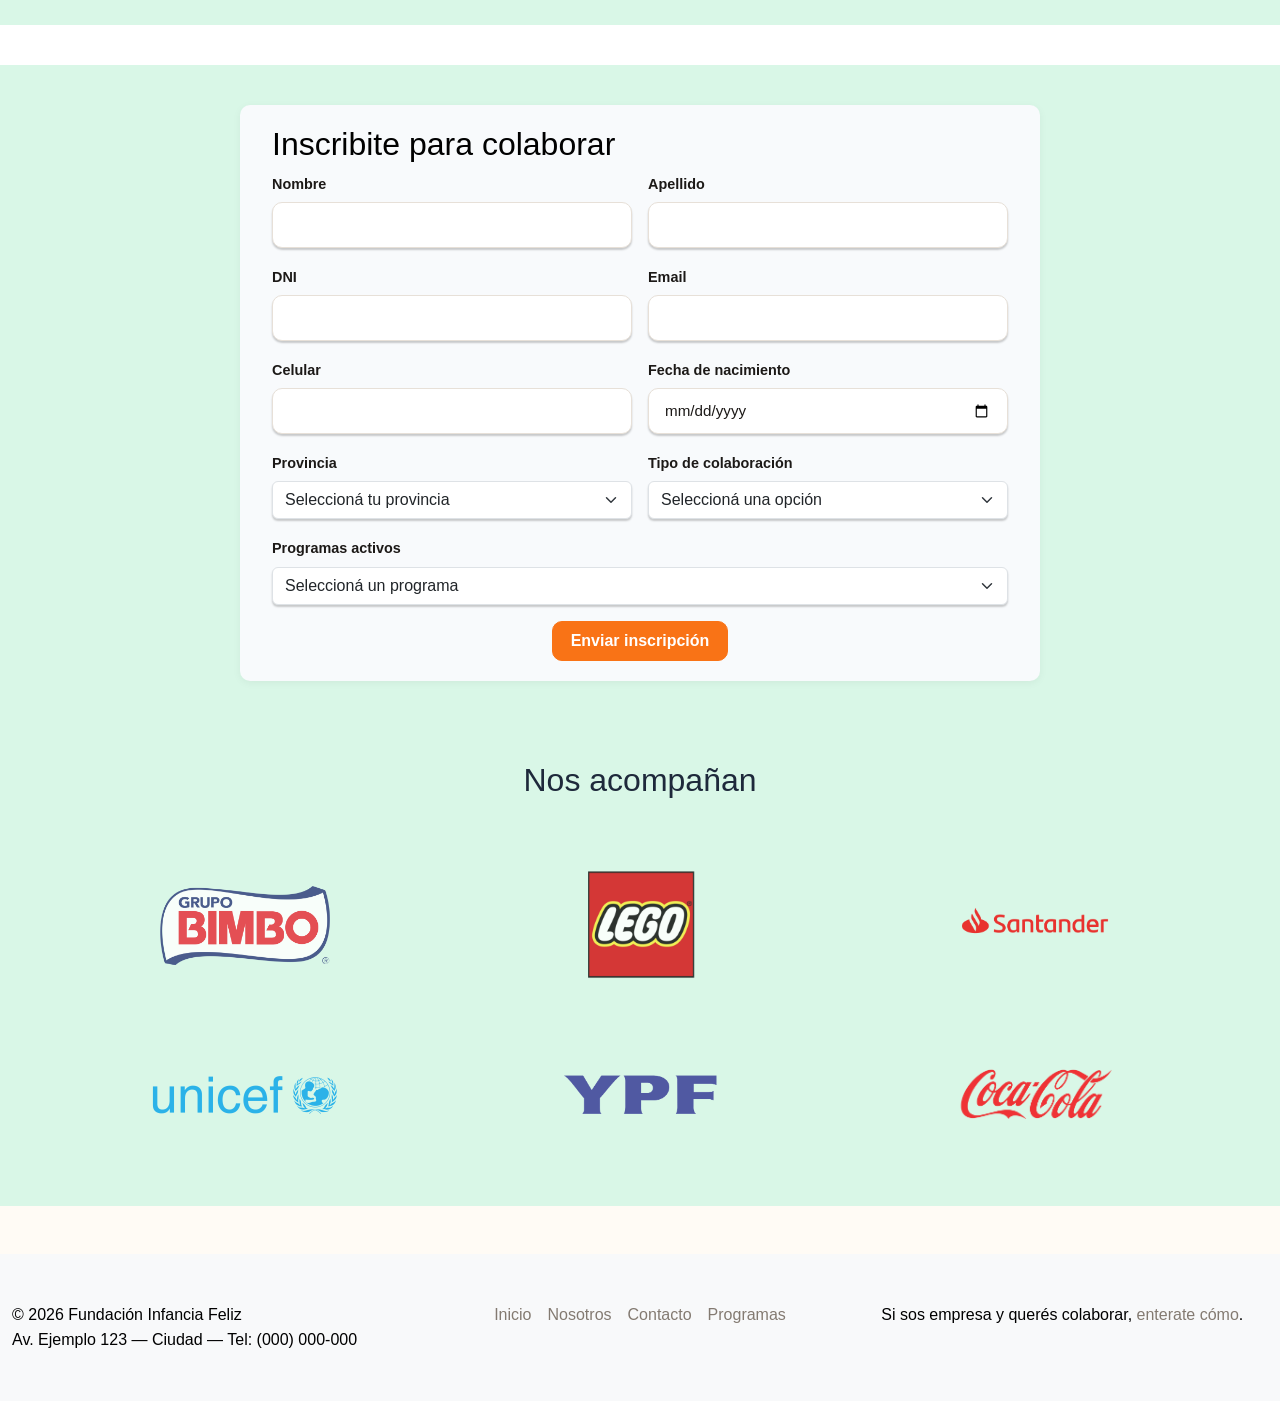
==== commit 8aee7af7: "se modifica estructura con bootstrap" ====
--- a/index.html
+++ b/index.html
@@ -43,7 +43,7 @@
         >
           <ul class="navbar-nav mx-auto text-center">
             <li class="nav-item">
-              <a class="nav-link" href="./index.html">Inicio</a>
+              <a class="nav-link active fw-semibold" href="./index.html">Inicio</a>
             </li>
             <li class="nav-item">
               <a class="nav-link" href="/pages/nosotros.html">Nosotros</a>
@@ -90,7 +90,7 @@
           </div>
         </div>
       </section>
-
+      <!-- SEPARADOR VISUAL -->
       <div class="bg-white w-100" style="height: 40px" aria-hidden="true"></div>
 
       <section class="presentacion">
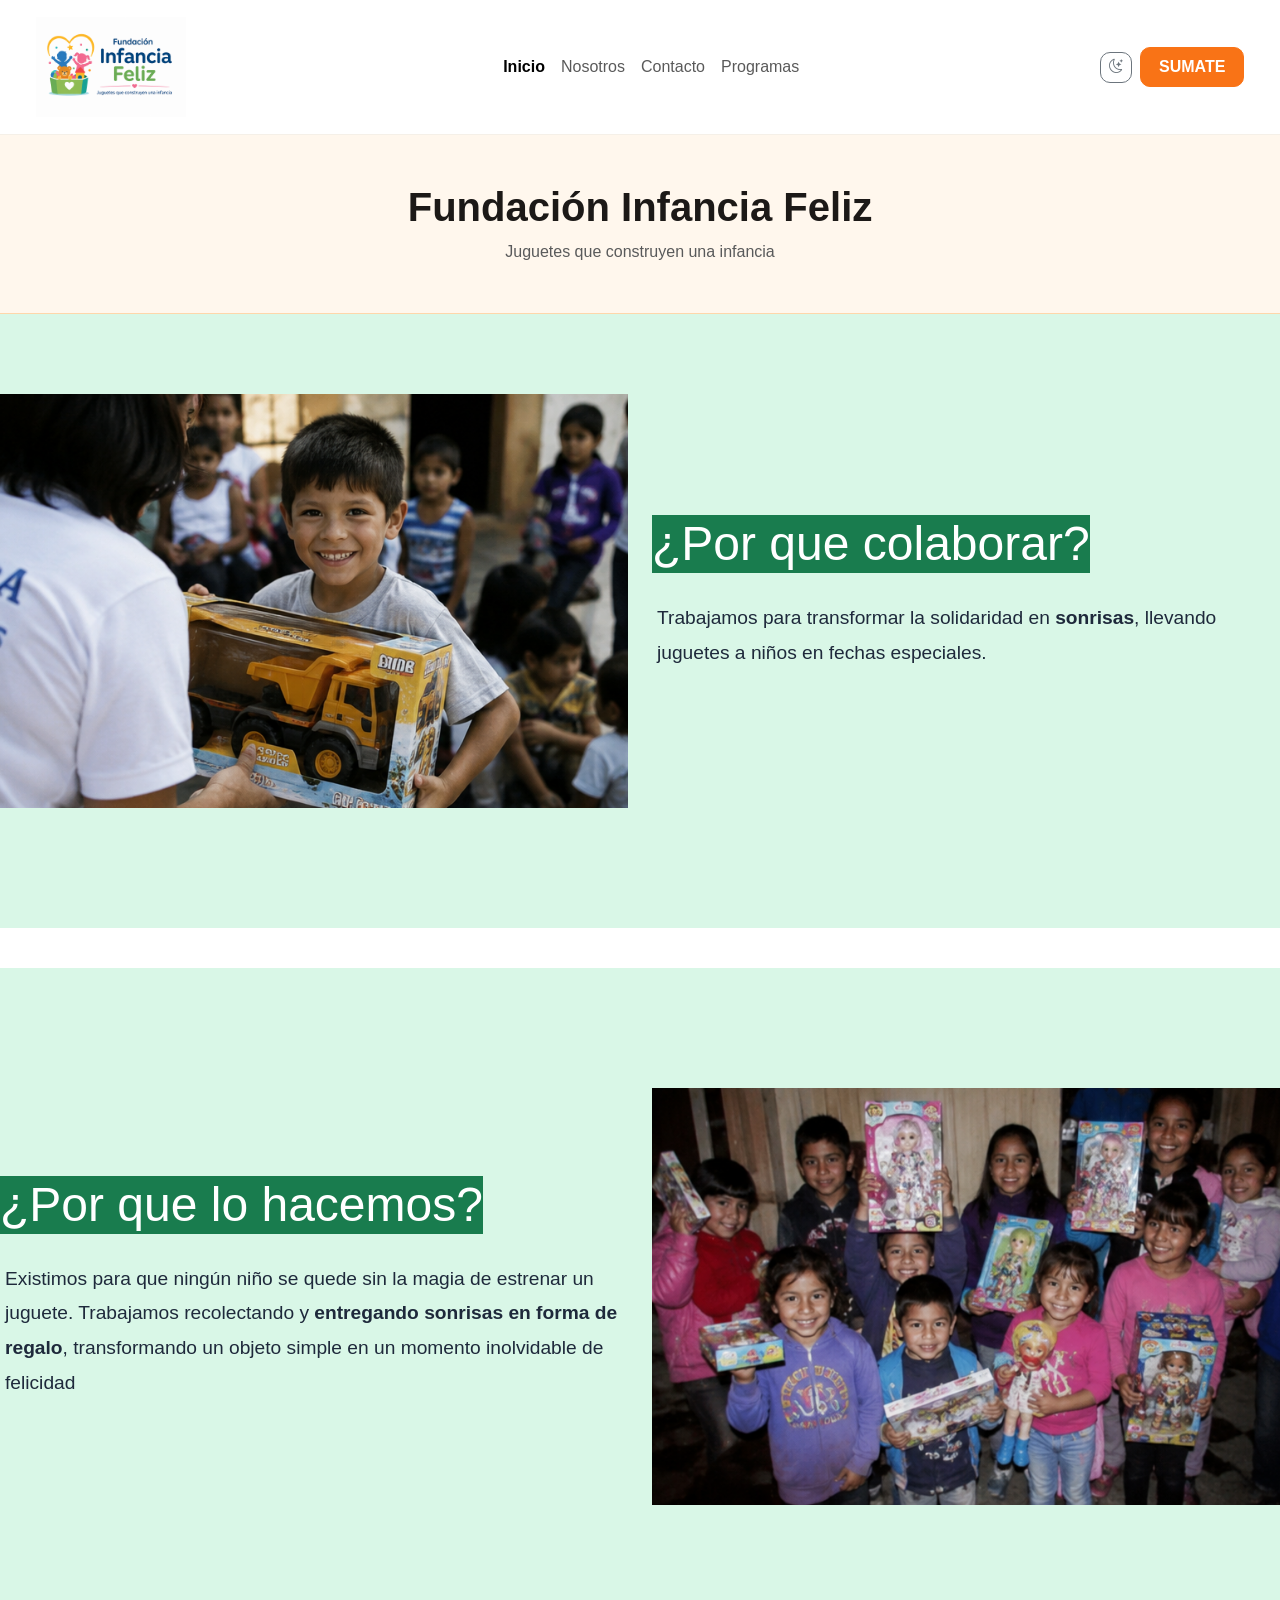
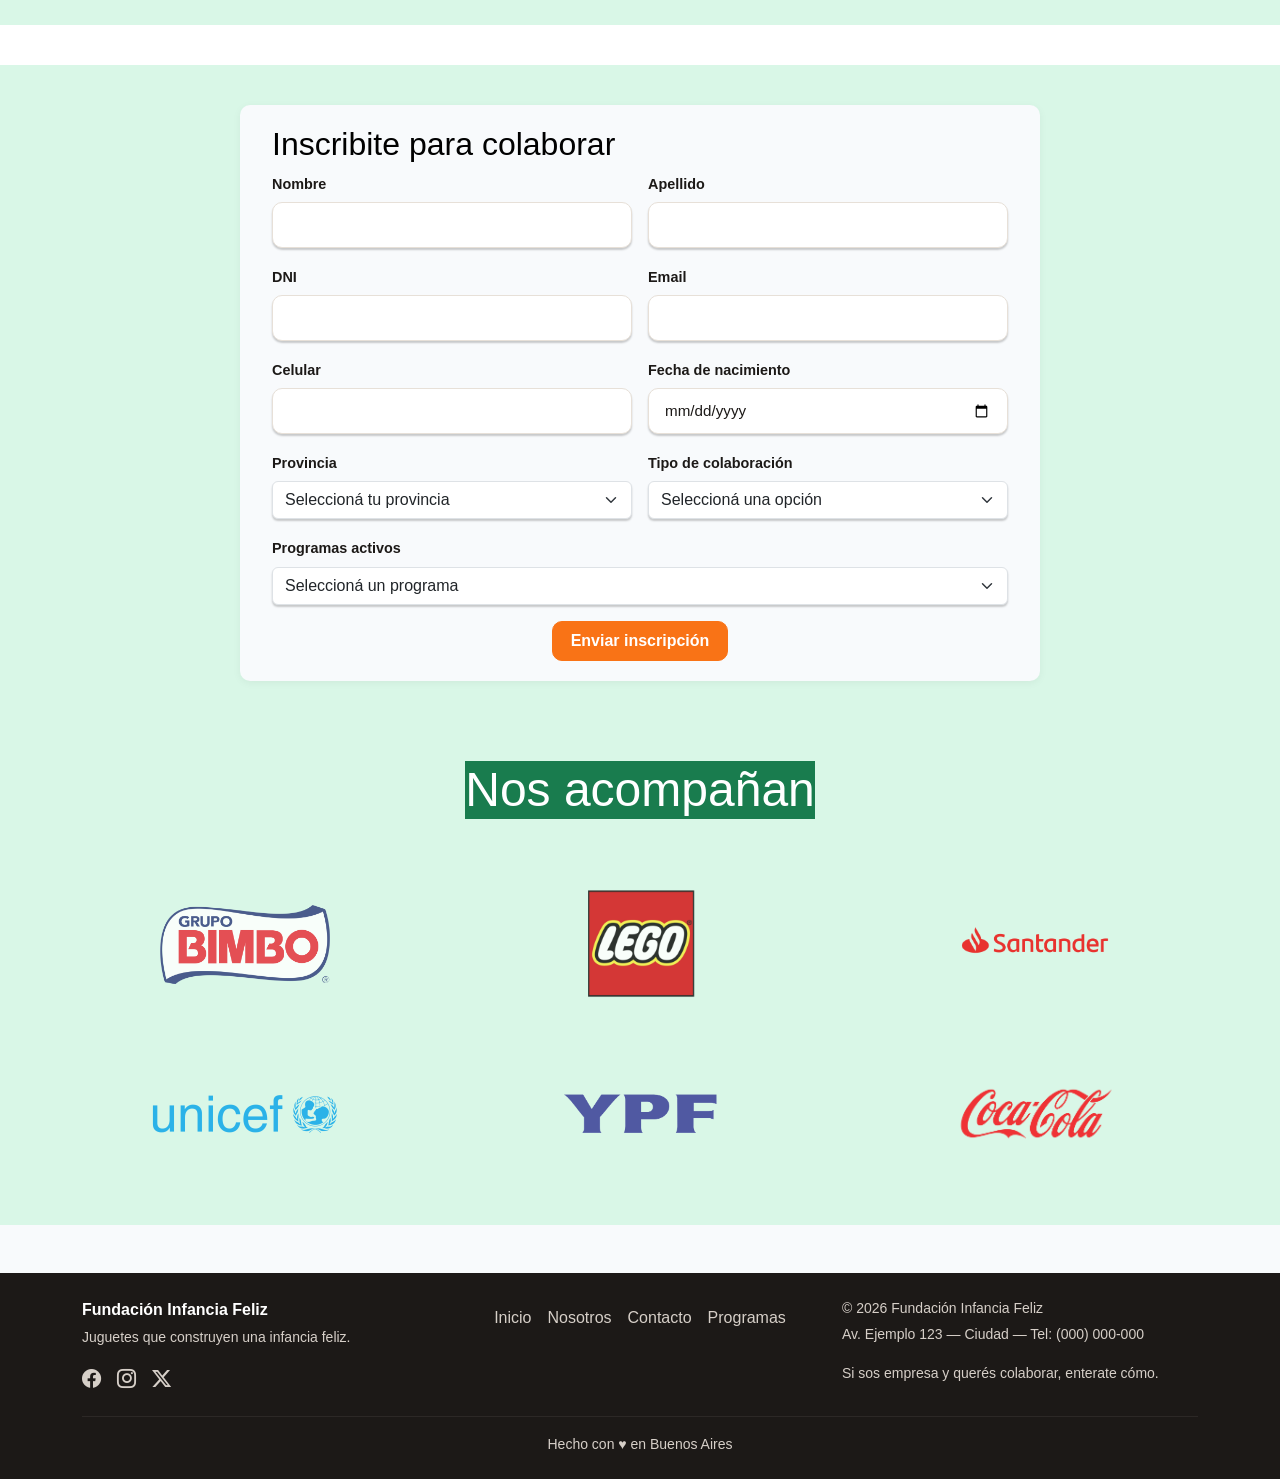
==== commit c045bec3: "se unifica el estilo del footer en todas las paginas, y se hacen algunos cambios entre los dos archi" ====
--- a/index.html
+++ b/index.html
@@ -277,7 +277,7 @@
       </section>
 
       <!-- PATROCINADORES -->
-      <section class="patrocinadores">
+      <section class="patrocinadores text-center">
         <h2>Nos acompañan</h2>
         <div class="row row-cols-1 row-cols-md-3 align-items-center">
           <div class="col">
@@ -375,46 +375,51 @@
     </main>
 
     <!-- FOOTER -->
-    <footer class="bg-light mt-5 py-4">
-      <div>
-        <div class="row">
-          <div class="col-md-4 p-4">
-            <p>&copy; 2026 Fundación Infancia Feliz</p>
-            <p>Av. Ejemplo 123 — Ciudad — Tel: (000) 000-000</p>
-          </div>
-          <div class="col-md-4 p-4">
+    <footer class="py-4 mt-5">
+      <div class="container">
+        <div class="row g-4">
+          <div class="col-md-4">
+            <p class="fw-bold text-white mb-1">Fundación Infancia Feliz</p>
+            <p class="small">Juguetes que construyen una infancia feliz.</p>
+            <div class="d-flex gap-3 mt-2 footer-social">
+              <a
+                href="https://www.facebook.com/"
+                target="_blank"
+                aria-label="Facebook"
+                ><i class="bi bi-facebook"></i
+              ></a>
+              <a
+                href="https://www.instagram.com/"
+                target="_blank"
+                aria-label="Instagram"
+                ><i class="bi bi-instagram"></i
+              ></a>
+              <a href="https://x.com/" target="_blank" aria-label="X"
+                ><i class="bi bi-twitter-x"></i
+              ></a>
+            </div>
+          </div>
+          <div class="col-md-4">
             <ul
-              class="list-unstyled d-flex justify-content-center flex-wrap gap-3"
+              class="list-unstyled d-flex justify-content-center flex-wrap gap-3 mt-2"
             >
-              <li>
-                <a href="./index.html" class="text-decoration-none">Inicio</a>
-              </li>
-              <li>
-                <a href="/pages/nosotros.html" class="text-decoration-none"
-                  >Nosotros</a
-                >
-              </li>
-              <li>
-                <a href="/pages/contacto.html" class="text-decoration-none"
-                  >Contacto</a
-                >
-              </li>
-              <li>
-                <a href="/pages/programas.html" class="text-decoration-none"
-                  >Programas</a
-                >
-              </li>
+              <li><a href="/index.html">Inicio</a></li>
+              <li><a href="/pages/nosotros.html">Nosotros</a></li>
+              <li><a href="/pages/contacto.html">Contacto</a></li>
+              <li><a href="/pages/programas.html">Programas</a></li>
             </ul>
           </div>
-          <div class="col-md-4 p-4">
-            <p>
+          <div class="col-md-4">
+            <p class="small mb-1">&copy; 2026 Fundación Infancia Feliz</p>
+            <p class="small">Av. Ejemplo 123 — Ciudad — Tel: (000) 000-000</p>
+            <p class="small">
               Si sos empresa y querés colaborar,
-              <a href="/pages/contacto.html" class="text-decoration-none"
-                >enterate cómo</a
-              >.
+              <a href="./contacto.html">enterate cómo</a>.
             </p>
           </div>
         </div>
+        <hr />
+        <p class="small text-center mb-0">Hecho con ♥ en Buenos Aires</p>
       </div>
     </footer>
     <script src="https://cdn.jsdelivr.net/npm/bootstrap@5.3.0/dist/js/bootstrap.bundle.min.js"></script>
--- a/css/estilos.css
+++ b/css/estilos.css
@@ -22,6 +22,15 @@
   --fondo: #fffbf5;
   --blanco: #ffffff;
   --radio: 14px;
+  --naranja: #f97316;
+  --naranja-claro: #fff7ed;
+  --naranja-borde: #fed7aa;
+  --verde-claro: #f0fdf4;
+  --verde-borde: #bbf7d0;
+  --verde-texto: #16a34a;
+  --texto-suave: #78716c;
+  --blanco: #ffffff;
+  --borde: #f0ebe3;
 }
 
 /* RESET BASICO */
@@ -61,48 +70,6 @@
   width: 100%;
   height: 100%;
 }
-/* ── BODY ── */
-body {
-  min-height: 100vh;
-  background-color: var(--color-fondo);
-  color: var(--color-texto);
-  font-family: var(--fuente-principal);
-  line-height: 1.6;
-}
-/* ── HEADER ── */
-header {
-  background-color: var(--naranja-claro);
-  border-bottom: 1px solid var(--naranja-borde);
-}
-
-header h1 {
-  color: var(--texto);
-}
-/* ── MAIN ── */
-main {
-  width: 100%;
-  background: var(--color-contenido);
-  display: flex;
-  flex-direction: column;
-  align-items: center;
-  gap: 40px;
-}
-/* ── FOOTER ── */
-footer p {
-  margin: 0;
-  color: black;
-}
-
-a {
-  color: var(--color-primario);
-  text-decoration: none;
-  transition: 0.2s ease;
-}
-
-footer a:hover,
-nav a:hover {
-  opacity: 0.55;
-}
 
 h1,
 h2,
@@ -114,559 +81,69 @@
   color: var(--color-texto);
 }
 
+header a {
+  color: var(--color-primario);
+  text-decoration: none;
+  transition: 0.2s ease;
+}
+
+/* ── BODY ── */
 body {
-  font-family: "Nunito", sans-serif;
-  background-color: var(--fondo);
-  color: var(--texto);
-}
-
-/* ESTILOS PRESENTACION */
-.presentacion h2,
-#nuestros_programas h2 {
-  font-size: 3rem;
-  background-color: #197c4e;
-  color: white;
-  display: inline-block;
-}
-
-.presentacion p {
-  font-size: 1.2rem;
-  line-height: 1.8;
-  margin-top: 20px;
-  padding-left: 5px;
-}
-
-/* ESTILOS PATROCINADORES */
-
-.patrocinadores {
-  width: 100%;
-  max-width: 1200px;
-  padding: 40px 20px;
-  margin: 0 auto;
-}
-
-.patrocinadores h2 {
-  text-align: center;
-  margin-bottom: 24px;
-}
-
-.patrocinadores img {
-  width: 100%;
-  height: auto;
-  display: block;
-}
-
-.patrocinadores .logo-wrap {
-  display: flex;
-  justify-content: center;
-  align-items: center;
-  background: transparent;
-}
-
-.patrocinadores .logo-img {
-  max-width: 200px;
-  height: auto;
-  opacity: 0.8;
-  transition:
-    opacity 200ms ease,
-    filter 200ms ease,
-    transform 200ms ease;
-}
-
-.patrocinadores .logo-wrap:hover .logo-img {
-  opacity: 100;
-  filter: brightness(1.03) contrast(1.06) saturate(1.02);
-  filter: drop-shadow(0 12px 30px rgba(0, 0, 0, 0.25));
-  transform: translateY(-3px);
-}
-
-/* ESTILOS PROGRAMAS */
-
-#nuestros_programas {
-  width: 100%;
-  max-width: 1200px;
-  margin: 0 auto;
-  padding: 20px 0;
-}
-
-#nuestros_programas h2 {
-  text-align: center;
-  margin-bottom: 24px;
-}
-
-.programas-grid {
-  display: grid;
-  grid-template-columns: repeat(2, minmax(0, 1fr));
-  gap: 20px;
-}
-
-.programa-card {
-  background: var(--color-blanco);
-  border: 1px solid var(--color-borde);
-  border-radius: 16px;
-  padding: 18px;
-  text-align: center;
-  box-shadow: 0 10px 20px rgba(0, 0, 0, 0.05);
-  transition:
-    transform 0.3s ease,
-    box-shadow 0.3s ease;
-}
-
-.programa-card:hover {
-  transform: translateY(-5px);
-  box-shadow: 0 15px 30px rgba(0, 0, 0, 0.5);
-}
-
-.programa-card img {
-  width: 100%;
-  height: auto;
-  display: block;
-  border-radius: 12px;
-  margin-bottom: 16px;
-}
-
-.programa-card h3 {
-  font-size: 1.2rem;
-  margin: 0;
-}
-
-/* ESTILOS FORMULARIO INSCRIPCION */
-
-.inscripcion,
-.consulta {
-  width: 100%;
-  max-width: 800px;
-  padding: 20px;
-  background: var(--color-fondo);
-  border-radius: 10px;
-  box-shadow: 0 2px 8px var(--color-sombra);
-  color: black;
-}
-
-.inscripcion h2 {
-  color: black;
-}
-
-.inscripcion input,
-select {
-  box-shadow: 0 2px 2px rgba(0, 0, 0, 0.2);
-}
-
-/* MENSAJE SUCCESS CUANDO EL FORMULARIO ES ENVIADO */
-
-#success {
-  display: none;
-  padding: 14px 16px;
-  border-radius: 10px;
-  font-size: 0.95rem;
-  background: #d1fae5;
-  color: var(--color-success);
-  border: 1px solid #a7f3d0;
-  margin-top: 10px;
-}
-
-#success:target {
-  display: block;
-}
-
-/* ESTILOS FORMULARIO CONTACTO */
-
-#form-consulta h2 {
-  color: black;
-}
-
-#donde-estamos p {
-  color: black;
-}
-
-/* ── NAVBAR ── */
-.navbar {
-  background-color: var(--blanco) !important;
-  border-bottom: 1px solid #f5f0e8;
-  padding: 0.75rem 1.5rem;
-}
-
-/* ── HERO HEADER ── */
-.page-hero {
-  background: linear-gradient(135deg, #fff7ed 0%, #fffbf5 60%, #f0fdf4 100%);
-  padding: 5rem 1.5rem 4rem;
-  text-align: center;
-  position: relative;
-  overflow: hidden;
-}
-
-.page-hero::before {
-  content: "";
-  position: absolute;
-  top: -60px;
-  right: -60px;
-  width: 280px;
-  height: 280px;
-  background: radial-gradient(circle, #fed7aa44 0%, transparent 70%);
-  border-radius: 50%;
-}
-
-.page-hero::after {
-  content: "";
-  position: absolute;
-  bottom: -40px;
-  left: -40px;
-  width: 200px;
-  height: 200px;
-  background: radial-gradient(circle, #bbf7d044 0%, transparent 70%);
-  border-radius: 50%;
-}
-
-.hero-eyebrow {
-  display: inline-block;
-  background: var(--naranja-claro);
-  color: var(--naranja);
-  border: 1px solid var(--naranja-borde);
-  border-radius: 100px;
-  padding: 0.35rem 1.1rem;
-  font-size: 0.8rem;
-  font-weight: 700;
-  letter-spacing: 0.06em;
-  text-transform: uppercase;
-  margin-bottom: 1.2rem;
-}
-
-.page-hero h1 {
-  font-family: "Playfair Display", serif;
-  font-size: clamp(2.2rem, 5vw, 3.2rem);
-  font-weight: 700;
-  color: var(--texto);
-  margin-bottom: 1rem;
-  line-height: 1.2;
-}
-
-.page-hero p {
-  font-size: 1.1rem;
-  color: var(--texto-suave);
-  max-width: 500px;
-  margin: 0 auto;
-  line-height: 1.7;
-}
-
-/* ── SECCIONES ── */
-section {
-  padding: 5rem 0;
-}
-
-.section-label {
-  font-size: 0.75rem;
-  font-weight: 700;
-  letter-spacing: 0.1em;
-  text-transform: uppercase;
-  color: var(--naranja);
-  margin-bottom: 0.6rem;
-}
-
-.section-title {
-  font-family: "Playfair Display", serif;
-  font-size: clamp(1.6rem, 3vw, 2.2rem);
-  font-weight: 700;
-  color: var(--texto);
-  margin-bottom: 1rem;
-}
-
-.section-subtitle {
-  color: var(--texto-suave);
-  font-size: 1rem;
-  line-height: 1.7;
-  max-width: 560px;
-}
-
-/* ── REDES SOCIALES ── */
-#nuestras_redes {
-  background: var(--blanco);
-  border-top: 1px solid #f0ebe3;
-  border-bottom: 1px solid #f0ebe3;
-}
-
-.red-card {
+  min-height: 100vh;
+  background-color: var(--color-fondo);
+  color: var(--color-texto);
+  font-family: var(--fuente-principal);
+  line-height: 1.6;
+}
+
+/* ── HEADER ── */
+header {
+  background-color: var(--naranja-claro);
+  border-bottom: 1px solid var(--naranja-borde);
+}
+
+header h1 {
+  color: var(--texto);
+}
+/* ── MAIN ── */
+main {
+  width: 100%;
+  background: var(--color-contenido);
   display: flex;
   flex-direction: column;
   align-items: center;
-  gap: 0.8rem;
-  padding: 2rem 1.5rem;
-  background: var(--blanco);
-  border: 1px solid #f0ebe3;
-  border-radius: var(--radio);
+  gap: 40px;
+}
+/* ── FOOTER ── */
+
+footer {
+  background-color: var(--texto) !important;
+  color: #d6cfc8;
+}
+
+footer a {
+  color: #d6cfc8;
   text-decoration: none;
-  color: var(--texto);
-  transition:
-    transform 0.2s ease,
-    box-shadow 0.2s ease,
-    border-color 0.2s ease;
-}
-
-.red-card:hover {
-  transform: translateY(-4px);
-  box-shadow: 0 12px 32px rgba(0, 0, 0, 0.08);
-  color: var(--texto);
-}
-
-.red-card.facebook:hover {
-  border-color: #1877f2;
-}
-.red-card.instagram:hover {
-  border-color: #e1306c;
-}
-.red-card.email:hover {
-  border-color: var(--naranja);
-}
-
-.red-icon {
-  width: 60px;
-  height: 60px;
-  border-radius: 50%;
-  display: flex;
-  align-items: center;
-  justify-content: center;
-  font-size: 1.6rem;
-}
-
-.red-card.facebook .red-icon {
-  background: #e7f0fd;
-  color: #1877f2;
-}
-.red-card.instagram .red-icon {
-  background: #fde8f1;
-  color: #e1306c;
-}
-.red-card.email .red-icon {
-  background: var(--naranja-claro);
-  color: var(--naranja);
-}
-
-.red-card span {
-  font-weight: 700;
-  font-size: 1rem;
-}
-
-.red-card small {
-  color: var(--texto-suave);
-  font-size: 0.85rem;
-}
-
-/* ── MAPA / MUNICIPIOS ── */
-#donde-estamos {
-  background: var(--fondo);
-}
-
-.municipio-pill {
-  background: var(--blanco);
-  border: 1px solid #f0ebe3;
-  border-radius: 100px;
-  padding: 0.5rem 1.1rem;
-  font-size: 0.88rem;
-  font-weight: 600;
-  color: var(--texto);
-  transition:
-    background 0.15s,
-    border-color 0.15s;
-}
-
-.municipio-pill:hover {
-  background: var(--naranja-claro);
-  border-color: var(--naranja-borde);
-  color: var(--naranja);
-}
-
-.mapa-wrapper {
-  border-radius: var(--radio);
-  overflow: hidden;
-  border: 1px solid #f0ebe3;
-  margin-top: 2.5rem;
-}
-
-.mapa-wrapper iframe {
-  display: block;
-  width: 100%;
-  height: 360px;
-  border: 0;
-}
-
-/* ── FORMULARIO ── */
-.consulta {
-  background: var(--blanco);
-  border-top: 1px solid #f0ebe3;
-}
-
-.form-card {
-  background: var(--fondo);
-  border: 1px solid #f0ebe3;
-  border-radius: var(--radio);
-  padding: 2.5rem;
-}
-
-.form-label {
-  font-weight: 700;
-  font-size: 0.9rem;
-  color: var(--texto);
-  margin-bottom: 0.4rem;
-}
-
-.form-control {
-  border: 1px solid #e7e0d8;
-  border-radius: 10px;
-  padding: 0.65rem 1rem;
-  font-family: "Nunito", sans-serif;
-  font-size: 0.95rem;
-  background: var(--blanco);
-  color: var(--texto);
-  transition:
-    border-color 0.15s,
-    box-shadow 0.15s;
-}
-
-.form-control:focus {
-  border-color: var(--naranja);
-  box-shadow: 0 0 0 3px rgba(249, 115, 22, 0.12);
-  outline: none;
-}
-
-.form-control::placeholder {
-  color: #b8b0a8;
-}
-
-.btn-enviar {
-  background: var(--naranja);
-  color: #fff;
-  border: none;
-  border-radius: 10px;
-  padding: 0.75rem 2rem;
-  font-family: "Nunito", sans-serif;
-  font-weight: 700;
-  font-size: 1rem;
-  cursor: pointer;
-  transition:
-    background 0.15s,
-    transform 0.1s;
-}
-
-.btn-enviar:hover {
-  background: #ea6b0a;
-  transform: translateY(-1px);
-}
-
-.btn-enviar:active {
-  transform: scale(0.98);
-}
-
-#success {
-  display: none;
-  background: var(--verde-claro);
-  border: 1px solid #bbf7d0;
-  color: var(--verde);
-  border-radius: 10px;
-  padding: 1rem 1.25rem;
-  font-weight: 600;
-  margin-top: 1rem;
-}
-
-/* ── INFO DE CONTACTO ── */
-.info-item {
-  display: flex;
-  align-items: flex-start;
-  gap: 1rem;
-  padding: 1.25rem 0;
-  border-bottom: 1px solid #f0ebe3;
-}
-
-.info-item:last-child {
-  border-bottom: none;
-}
-
-.info-icon {
-  width: 44px;
-  height: 44px;
-  border-radius: 10px;
-  background: var(--naranja-claro);
-  color: var(--naranja);
-  display: flex;
-  align-items: center;
-  justify-content: center;
+}
+
+footer a:hover {
+  color: var(--naranja);
+}
+
+footer hr {
+  border-color: #2c2826;
+  opacity: 1;
+}
+
+.footer-social a {
   font-size: 1.2rem;
-  flex-shrink: 0;
-}
-
-.info-label {
-  font-size: 0.8rem;
-  font-weight: 700;
-  text-transform: uppercase;
-  letter-spacing: 0.06em;
-  color: var(--texto-suave);
-  margin-bottom: 0.2rem;
-}
-
-.info-value {
-  font-size: 0.95rem;
-  font-weight: 600;
-  color: var(--texto);
-  margin: 0;
-}
-
-/* ── FAQ ── */
-#faq {
-  background: var(--fondo);
-  border-top: 1px solid #f0ebe3;
-}
-
-.faq-item {
-  border: 1px solid #f0ebe3;
-  border-radius: var(--radio);
-  margin-bottom: 0.75rem;
-  background: var(--blanco);
-  overflow: hidden;
-  transition: box-shadow 0.15s;
-}
-
-.faq-item:hover {
-  box-shadow: 0 4px 16px rgba(0, 0, 0, 0.05);
-}
-
-.faq-question {
-  width: 100%;
-  background: none;
-  border: none;
-  padding: 1.2rem 1.5rem;
-  display: flex;
-  justify-content: space-between;
-  align-items: center;
-  font-family: "Nunito", sans-serif;
-  font-size: 0.95rem;
-  font-weight: 700;
-  color: var(--texto);
-  cursor: pointer;
-  text-align: left;
-  gap: 1rem;
-}
-
-.faq-question .bi {
-  color: var(--naranja);
-  font-size: 1.1rem;
-  flex-shrink: 0;
-  transition: transform 0.2s;
-}
-
-.faq-answer {
-  display: none;
-  padding: 0 1.5rem 1.2rem;
-  color: var(--texto-suave);
-  font-size: 0.92rem;
-  line-height: 1.7;
-}
-
-.faq-item.open .faq-answer {
-  display: block;
-}
-.faq-item.open .faq-question .bi {
-  transform: rotate(45deg);
-}
-
-/* ── FOOTER ── */
+  color: #d6cfc8;
+}
+
+.footer-social a:hover {
+  color: var(--naranja);
+}
+
 footer {
   background: var(--texto) !important;
   color: #d6cfc8;
@@ -674,7 +151,6 @@
 }
 
 footer a {
-  color: #837a71;
   text-decoration: none;
   transition: color 0.15s;
 }
@@ -736,6 +212,558 @@
   margin-bottom: 0.5rem;
 }
 
+/* ESTILOS PRESENTACION */
+.presentacion h2,
+#nuestros_programas h2 {
+  font-size: 3rem;
+  background-color: #197c4e;
+  color: white;
+  display: inline-block;
+}
+
+.presentacion p {
+  font-size: 1.2rem;
+  line-height: 1.8;
+  margin-top: 20px;
+  padding-left: 5px;
+}
+
+/* ESTILOS PATROCINADORES */
+
+.patrocinadores {
+  width: 100%;
+  max-width: 1200px;
+  padding: 40px 20px;
+  margin: 0 auto;
+}
+
+.patrocinadores h2 {
+  text-align: center;
+  margin-bottom: 24px;
+  font-size: 3rem;
+  background-color: #197c4e;
+  color: white;
+  display: inline-block;
+}
+
+
+
+.patrocinadores img {
+  width: 100%;
+  height: auto;
+  display: block;
+}
+
+.patrocinadores .logo-wrap {
+  display: flex;
+  justify-content: center;
+  align-items: center;
+  background: transparent;
+}
+
+.patrocinadores .logo-img {
+  max-width: 200px;
+  height: auto;
+  opacity: 0.8;
+  transition:
+    opacity 200ms ease,
+    filter 200ms ease,
+    transform 200ms ease;
+}
+
+.patrocinadores .logo-wrap:hover .logo-img {
+  opacity: 100;
+  filter: brightness(1.03) contrast(1.06) saturate(1.02);
+  filter: drop-shadow(0 12px 30px rgba(0, 0, 0, 0.25));
+  transform: translateY(-3px);
+}
+
+/* ESTILOS PROGRAMAS */
+
+#nuestros_programas {
+  width: 100%;
+  max-width: 1200px;
+  margin: 0 auto;
+  padding: 20px 0;
+}
+
+#nuestros_programas h2 {
+  text-align: center;
+  margin-bottom: 24px;
+}
+
+.programas-grid {
+  display: grid;
+  grid-template-columns: repeat(2, minmax(0, 1fr));
+  gap: 20px;
+}
+
+.programa-card {
+  background: var(--color-blanco);
+  border: 1px solid var(--color-borde);
+  border-radius: 16px;
+  padding: 18px;
+  text-align: center;
+  box-shadow: 0 10px 20px rgba(0, 0, 0, 0.05);
+  transition:
+    transform 0.3s ease,
+    box-shadow 0.3s ease;
+}
+
+.programa-card:hover {
+  transform: translateY(-5px);
+  box-shadow: 0 15px 30px rgba(0, 0, 0, 0.5);
+}
+
+.programa-card img {
+  width: 100%;
+  height: auto;
+  display: block;
+  border-radius: 12px;
+  margin-bottom: 16px;
+}
+
+.programa-card h3 {
+  font-size: 1.2rem;
+  margin: 0;
+}
+
+/* ESTILOS FORMULARIO INSCRIPCION */
+
+.inscripcion,
+.consulta {
+  width: 100%;
+  max-width: 800px;
+  padding: 20px;
+  background: var(--color-fondo);
+  border-radius: 10px;
+  box-shadow: 0 2px 8px var(--color-sombra);
+  color: black;
+}
+
+.inscripcion h2 {
+  color: black;
+}
+
+.inscripcion input,
+select {
+  box-shadow: 0 2px 2px rgba(0, 0, 0, 0.2);
+}
+
+/* MENSAJE SUCCESS CUANDO EL FORMULARIO ES ENVIADO */
+
+#success {
+  display: none;
+  padding: 14px 16px;
+  border-radius: 10px;
+  font-size: 0.95rem;
+  background: #d1fae5;
+  color: var(--color-success);
+  border: 1px solid #a7f3d0;
+  margin-top: 10px;
+}
+
+#success:target {
+  display: block;
+}
+
+/* ESTILOS FORMULARIO CONTACTO */
+
+#form-consulta h2 {
+  color: black;
+}
+
+#donde-estamos p {
+  color: black;
+}
+
+/* ── NAVBAR ── */
+.navbar {
+  background-color: var(--blanco) !important;
+  border-bottom: 1px solid #f5f0e8;
+  padding: 0.75rem 1.5rem;
+}
+
+/* ── HERO HEADER ── */
+.page-hero {
+  background: linear-gradient(135deg, #fff7ed 0%, #fffbf5 60%, #f0fdf4 100%);
+  padding: 5rem 1.5rem 4rem;
+  text-align: center;
+  position: relative;
+  overflow: hidden;
+}
+
+.page-hero::before {
+  content: "";
+  position: absolute;
+  top: -60px;
+  right: -60px;
+  width: 280px;
+  height: 280px;
+  background: radial-gradient(circle, #fed7aa44 0%, transparent 70%);
+  border-radius: 50%;
+}
+
+.page-hero::after {
+  content: "";
+  position: absolute;
+  bottom: -40px;
+  left: -40px;
+  width: 200px;
+  height: 200px;
+  background: radial-gradient(circle, #bbf7d044 0%, transparent 70%);
+  border-radius: 50%;
+}
+
+.hero-eyebrow {
+  display: inline-block;
+  background: var(--naranja-claro);
+  color: var(--naranja);
+  border: 1px solid var(--naranja-borde);
+  border-radius: 100px;
+  padding: 0.35rem 1.1rem;
+  font-size: 0.8rem;
+  font-weight: 700;
+  letter-spacing: 0.06em;
+  text-transform: uppercase;
+  margin-bottom: 1.2rem;
+}
+
+.page-hero h1 {
+  font-family: "Playfair Display", serif;
+  font-size: clamp(2.2rem, 5vw, 3.2rem);
+  font-weight: 700;
+  color: var(--texto);
+  margin-bottom: 1rem;
+  line-height: 1.2;
+}
+
+.page-hero p {
+  font-size: 1.1rem;
+  color: var(--texto-suave);
+  max-width: 500px;
+  margin: 0 auto;
+  line-height: 1.7;
+}
+
+/* ── SECCIONES ── */
+section {
+  padding: 5rem 0;
+}
+
+.section-label {
+  font-size: 0.75rem;
+  font-weight: 700;
+  letter-spacing: 0.1em;
+  text-transform: uppercase;
+  color: var(--naranja);
+  margin-bottom: 0.6rem;
+}
+
+.section-title {
+  font-family: "Playfair Display", serif;
+  font-size: clamp(1.6rem, 3vw, 2.2rem);
+  font-weight: 700;
+  color: var(--texto);
+  margin-bottom: 1rem;
+}
+
+.section-subtitle {
+  color: var(--texto-suave);
+  font-size: 1rem;
+  line-height: 1.7;
+  max-width: 560px;
+}
+
+/* ── REDES SOCIALES ── */
+#nuestras_redes {
+  background: var(--blanco);
+  border-top: 1px solid #f0ebe3;
+  border-bottom: 1px solid #f0ebe3;
+}
+
+.red-card {
+  display: flex;
+  flex-direction: column;
+  align-items: center;
+  gap: 0.8rem;
+  padding: 2rem 1.5rem;
+  background: var(--blanco);
+  border: 1px solid #f0ebe3;
+  border-radius: var(--radio);
+  text-decoration: none;
+  color: var(--texto);
+  transition:
+    transform 0.2s ease,
+    box-shadow 0.2s ease,
+    border-color 0.2s ease;
+}
+
+.red-card:hover {
+  transform: translateY(-4px);
+  box-shadow: 0 12px 32px rgba(0, 0, 0, 0.08);
+  color: var(--texto);
+}
+
+.red-card.facebook:hover {
+  border-color: #1877f2;
+}
+.red-card.instagram:hover {
+  border-color: #e1306c;
+}
+.red-card.email:hover {
+  border-color: var(--naranja);
+}
+
+.red-icon {
+  width: 60px;
+  height: 60px;
+  border-radius: 50%;
+  display: flex;
+  align-items: center;
+  justify-content: center;
+  font-size: 1.6rem;
+}
+
+.red-card.facebook .red-icon {
+  background: #e7f0fd;
+  color: #1877f2;
+}
+.red-card.instagram .red-icon {
+  background: #fde8f1;
+  color: #e1306c;
+}
+.red-card.email .red-icon {
+  background: var(--naranja-claro);
+  color: var(--naranja);
+}
+
+.red-card span {
+  font-weight: 700;
+  font-size: 1rem;
+}
+
+.red-card small {
+  color: var(--texto-suave);
+  font-size: 0.85rem;
+}
+
+/* ── MAPA / MUNICIPIOS ── */
+#donde-estamos {
+  background: var(--fondo);
+}
+
+.municipio-pill {
+  background: var(--blanco);
+  border: 1px solid #f0ebe3;
+  border-radius: 100px;
+  padding: 0.5rem 1.1rem;
+  font-size: 0.88rem;
+  font-weight: 600;
+  color: var(--texto);
+  transition:
+    background 0.15s,
+    border-color 0.15s;
+}
+
+.municipio-pill:hover {
+  background: var(--naranja-claro);
+  border-color: var(--naranja-borde);
+  color: var(--naranja);
+}
+
+.mapa-wrapper {
+  border-radius: var(--radio);
+  overflow: hidden;
+  border: 1px solid #f0ebe3;
+  margin-top: 2.5rem;
+}
+
+.mapa-wrapper iframe {
+  display: block;
+  width: 100%;
+  height: 360px;
+  border: 0;
+}
+
+/* ── FORMULARIO ── */
+.consulta {
+  background: var(--blanco);
+  border-top: 1px solid #f0ebe3;
+}
+
+.form-card {
+  background: var(--fondo);
+  border: 1px solid #f0ebe3;
+  border-radius: var(--radio);
+  padding: 2.5rem;
+}
+
+.form-label {
+  font-weight: 700;
+  font-size: 0.9rem;
+  color: var(--texto);
+  margin-bottom: 0.4rem;
+}
+
+.form-control {
+  border: 1px solid #e7e0d8;
+  border-radius: 10px;
+  padding: 0.65rem 1rem;
+  font-family: "Nunito", sans-serif;
+  font-size: 0.95rem;
+  background: var(--blanco);
+  color: var(--texto);
+  transition:
+    border-color 0.15s,
+    box-shadow 0.15s;
+}
+
+.form-control:focus {
+  border-color: var(--naranja);
+  box-shadow: 0 0 0 3px rgba(249, 115, 22, 0.12);
+  outline: none;
+}
+
+.form-control::placeholder {
+  color: #b8b0a8;
+}
+
+.btn-enviar {
+  background: var(--naranja);
+  color: #fff;
+  border: none;
+  border-radius: 10px;
+  padding: 0.75rem 2rem;
+  font-family: "Nunito", sans-serif;
+  font-weight: 700;
+  font-size: 1rem;
+  cursor: pointer;
+  transition:
+    background 0.15s,
+    transform 0.1s;
+}
+
+.btn-enviar:hover {
+  background: #ea6b0a;
+  transform: translateY(-1px);
+}
+
+.btn-enviar:active {
+  transform: scale(0.98);
+}
+
+#success {
+  display: none;
+  background: var(--verde-claro);
+  border: 1px solid #bbf7d0;
+  color: var(--verde);
+  border-radius: 10px;
+  padding: 1rem 1.25rem;
+  font-weight: 600;
+  margin-top: 1rem;
+}
+
+/* ── INFO DE CONTACTO ── */
+.info-item {
+  display: flex;
+  align-items: flex-start;
+  gap: 1rem;
+  padding: 1.25rem 0;
+  border-bottom: 1px solid #f0ebe3;
+}
+
+.info-item:last-child {
+  border-bottom: none;
+}
+
+.info-icon {
+  width: 44px;
+  height: 44px;
+  border-radius: 10px;
+  background: var(--naranja-claro);
+  color: var(--naranja);
+  display: flex;
+  align-items: center;
+  justify-content: center;
+  font-size: 1.2rem;
+  flex-shrink: 0;
+}
+
+.info-label {
+  font-size: 0.8rem;
+  font-weight: 700;
+  text-transform: uppercase;
+  letter-spacing: 0.06em;
+  color: var(--texto-suave);
+  margin-bottom: 0.2rem;
+}
+
+.info-value {
+  font-size: 0.95rem;
+  font-weight: 600;
+  color: var(--texto);
+  margin: 0;
+}
+
+/* ── FAQ ── */
+#faq {
+  background: var(--fondo);
+  border-top: 1px solid #f0ebe3;
+}
+
+.faq-item {
+  border: 1px solid #f0ebe3;
+  border-radius: var(--radio);
+  margin-bottom: 0.75rem;
+  background: var(--blanco);
+  overflow: hidden;
+  transition: box-shadow 0.15s;
+}
+
+.faq-item:hover {
+  box-shadow: 0 4px 16px rgba(0, 0, 0, 0.05);
+}
+
+.faq-question {
+  width: 100%;
+  background: none;
+  border: none;
+  padding: 1.2rem 1.5rem;
+  display: flex;
+  justify-content: space-between;
+  align-items: center;
+  font-family: "Nunito", sans-serif;
+  font-size: 0.95rem;
+  font-weight: 700;
+  color: var(--texto);
+  cursor: pointer;
+  text-align: left;
+  gap: 1rem;
+}
+
+.faq-question .bi {
+  color: var(--naranja);
+  font-size: 1.1rem;
+  flex-shrink: 0;
+  transition: transform 0.2s;
+}
+
+.faq-answer {
+  display: none;
+  padding: 0 1.5rem 1.2rem;
+  color: var(--texto-suave);
+  font-size: 0.92rem;
+  line-height: 1.7;
+}
+
+.faq-item.open .faq-answer {
+  display: block;
+}
+.faq-item.open .faq-question .bi {
+  transform: rotate(45deg);
+}
+
 /* ── NAVBAR activa ── */
 .btn-primary {
   background: var(--naranja);
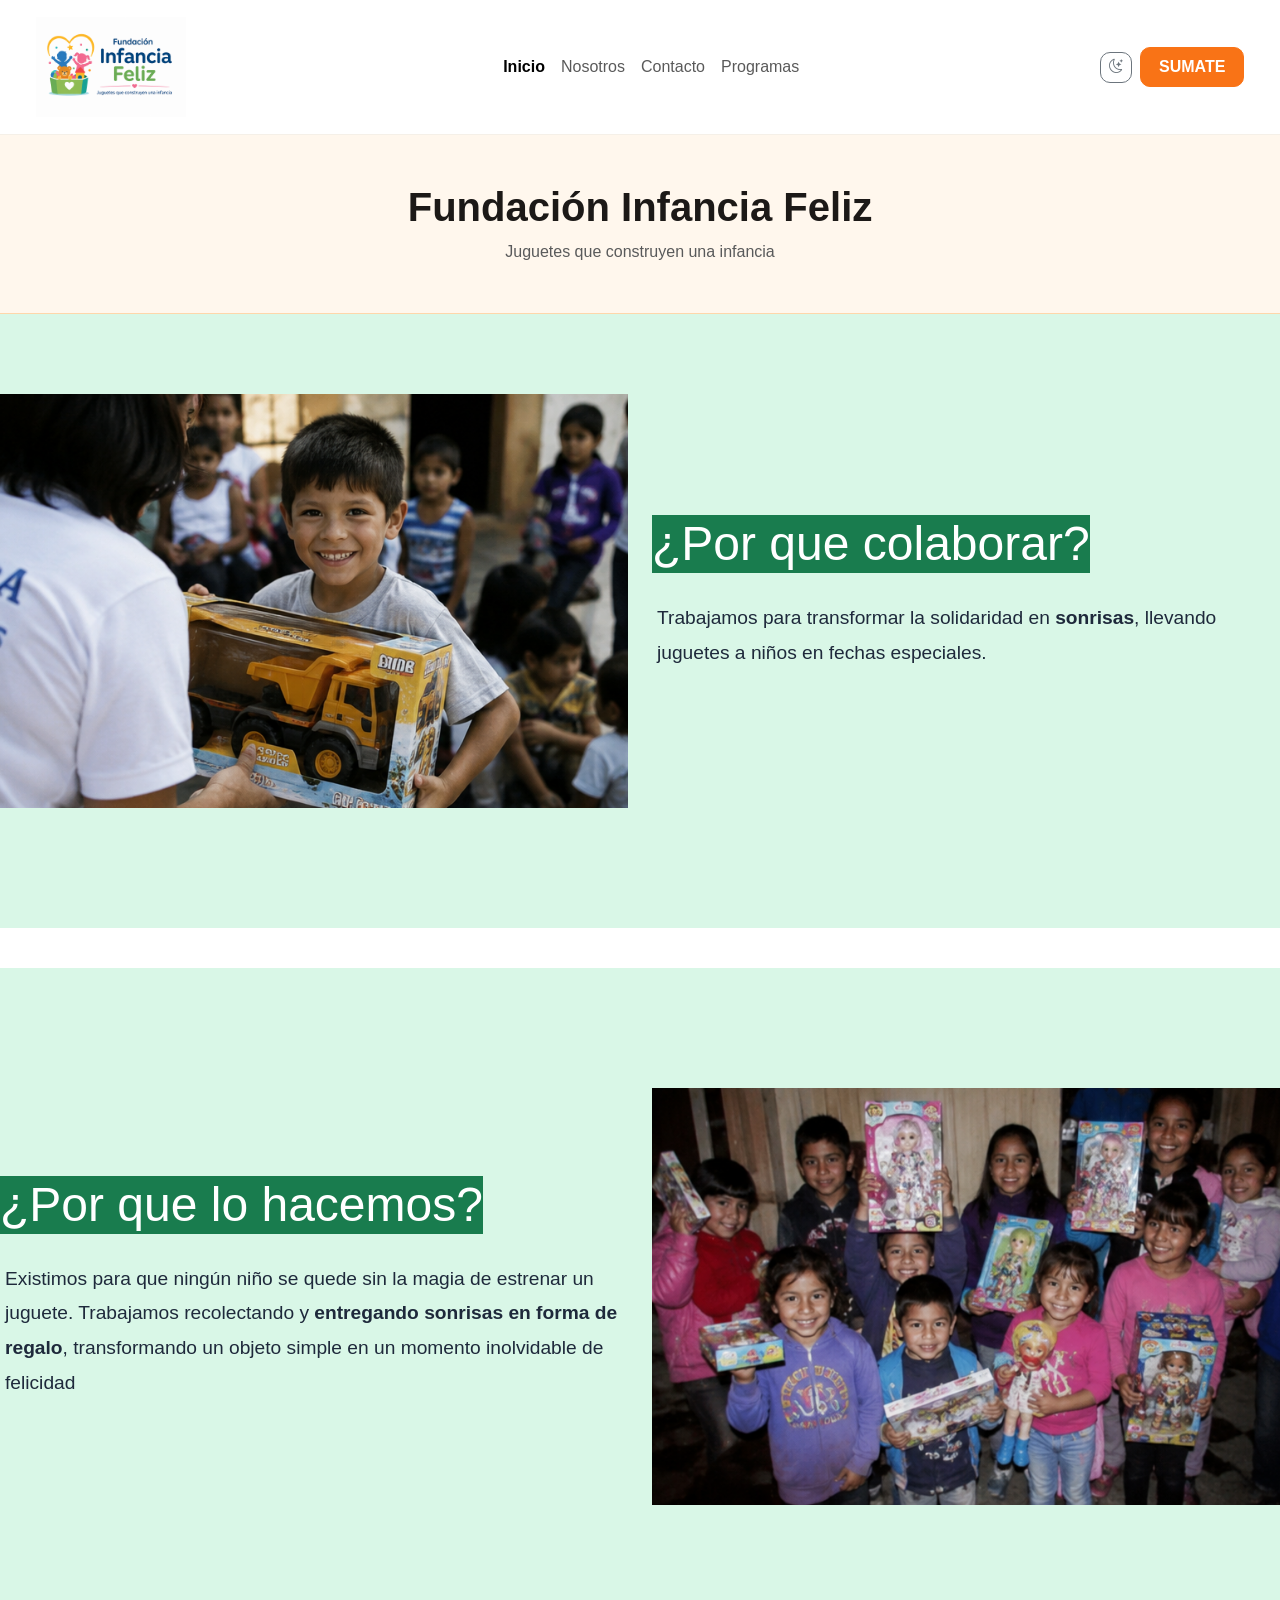
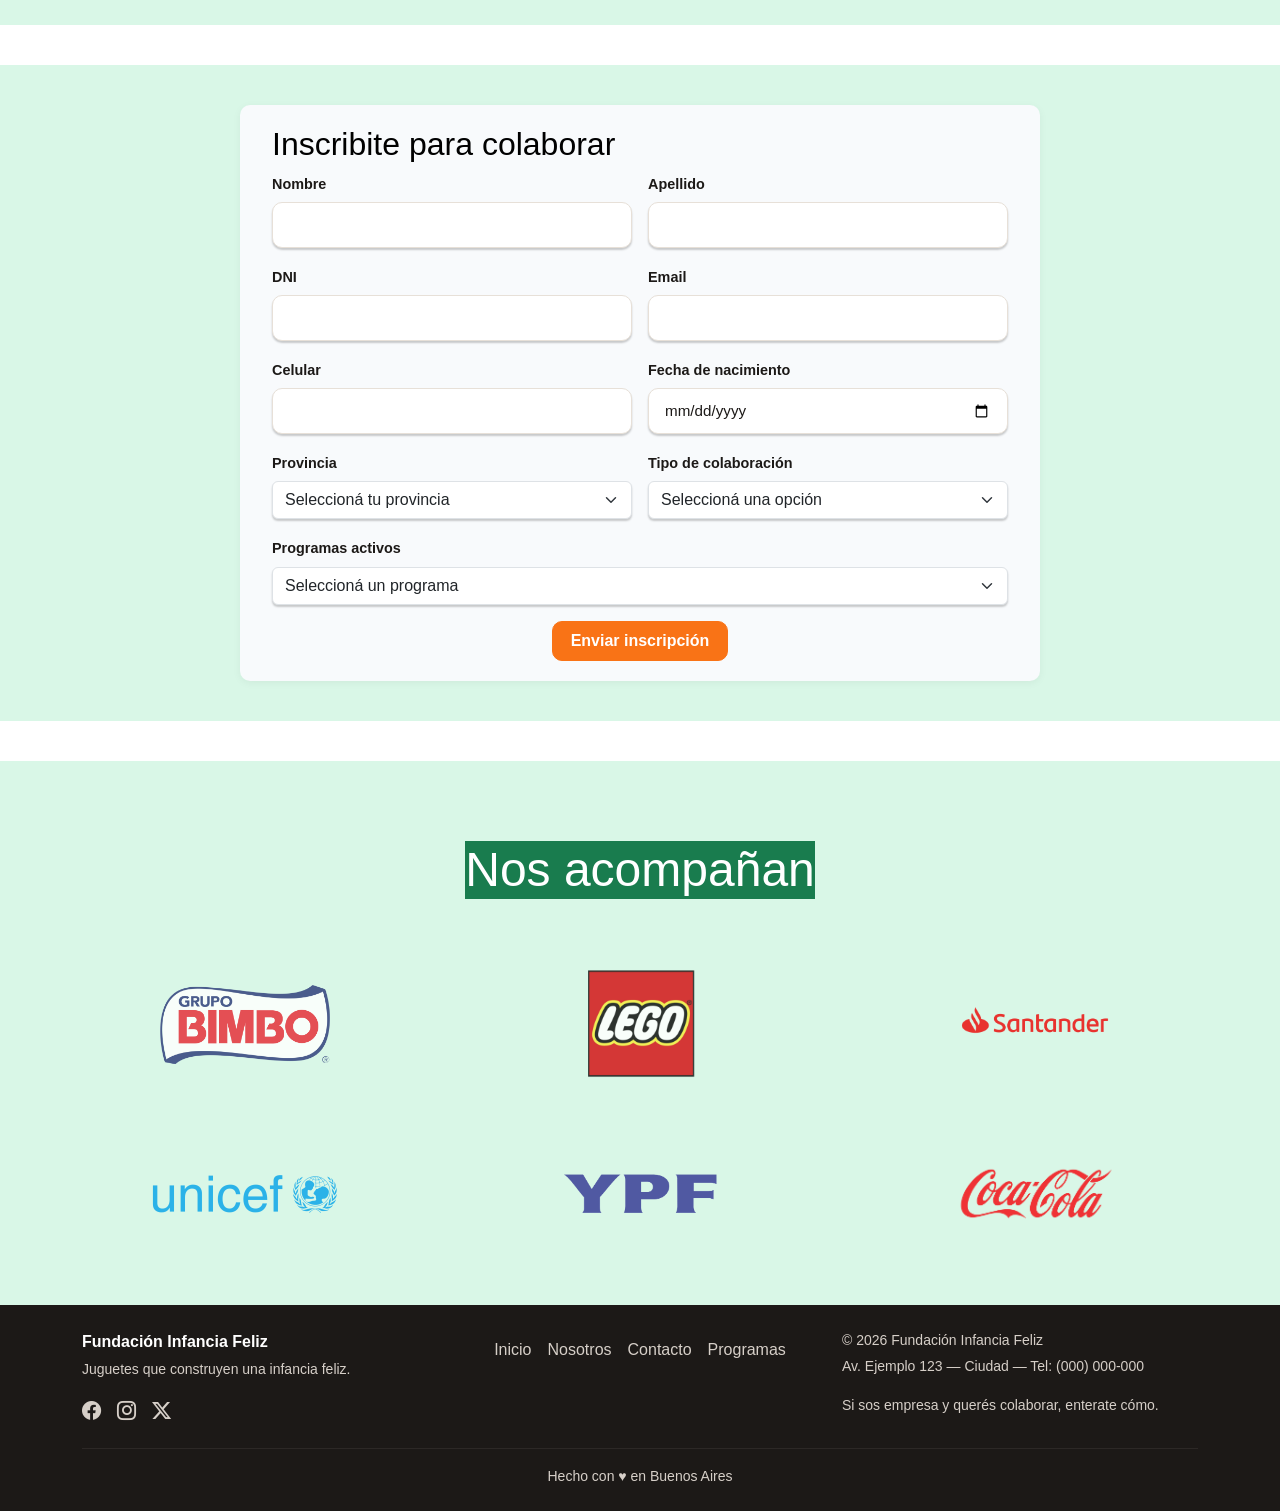
==== commit 09874440: "se hacen pequeños ajustes visuales" ====
--- a/index.html
+++ b/index.html
@@ -43,7 +43,9 @@
         >
           <ul class="navbar-nav mx-auto text-center">
             <li class="nav-item">
-              <a class="nav-link active fw-semibold" href="./index.html">Inicio</a>
+              <a class="nav-link active fw-semibold" href="./index.html"
+                >Inicio</a
+              >
             </li>
             <li class="nav-item">
               <a class="nav-link" href="/pages/nosotros.html">Nosotros</a>
@@ -275,7 +277,8 @@
           </div>
         </div>
       </section>
-
+      <!-- SEPARADOR VISUAL -->
+      <div class="bg-white w-100" style="height: 40px" aria-hidden="true"></div>
       <!-- PATROCINADORES -->
       <section class="patrocinadores text-center">
         <h2>Nos acompañan</h2>
@@ -375,7 +378,7 @@
     </main>
 
     <!-- FOOTER -->
-    <footer class="py-4 mt-5">
+    <footer class="py-4">
       <div class="container">
         <div class="row g-4">
           <div class="col-md-4">
--- a/css/estilos.css
+++ b/css/estilos.css
@@ -246,8 +246,6 @@
   display: inline-block;
 }
 
-
-
 .patrocinadores img {
   width: 100%;
   height: auto;
